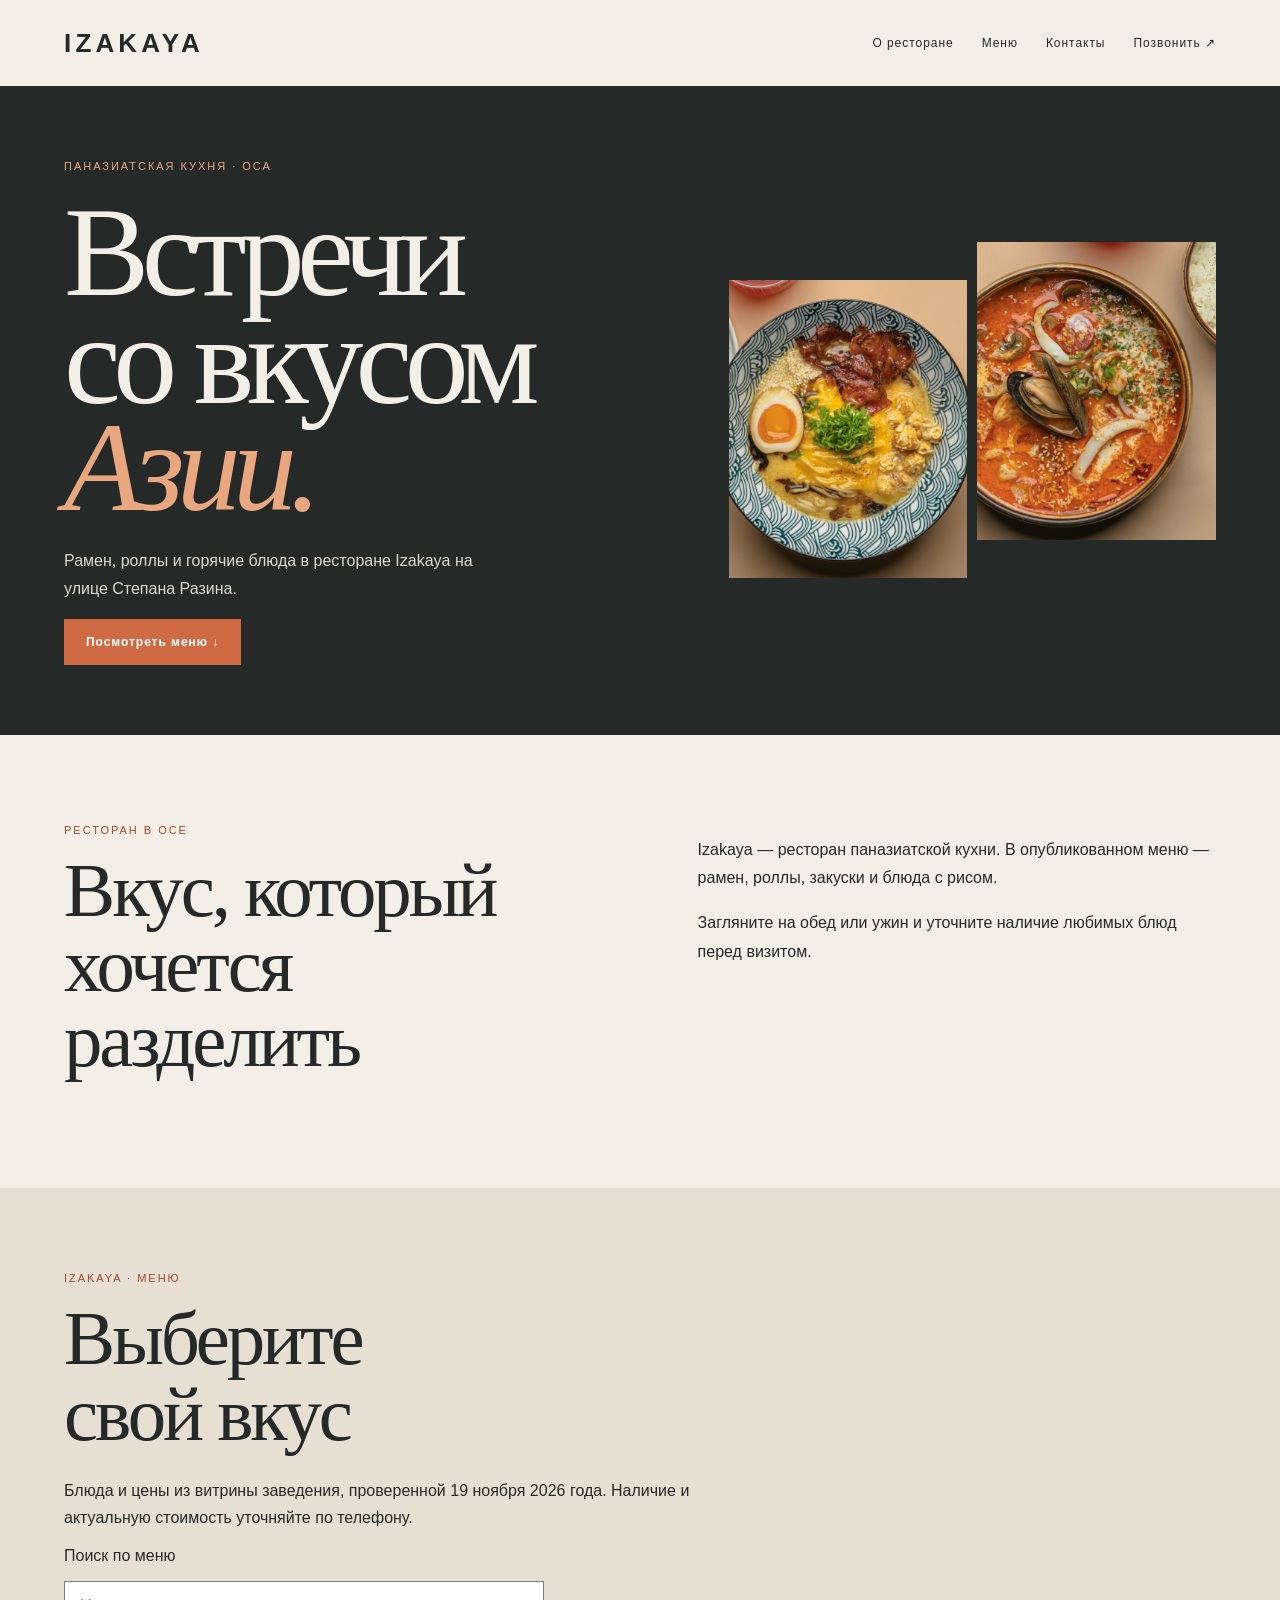
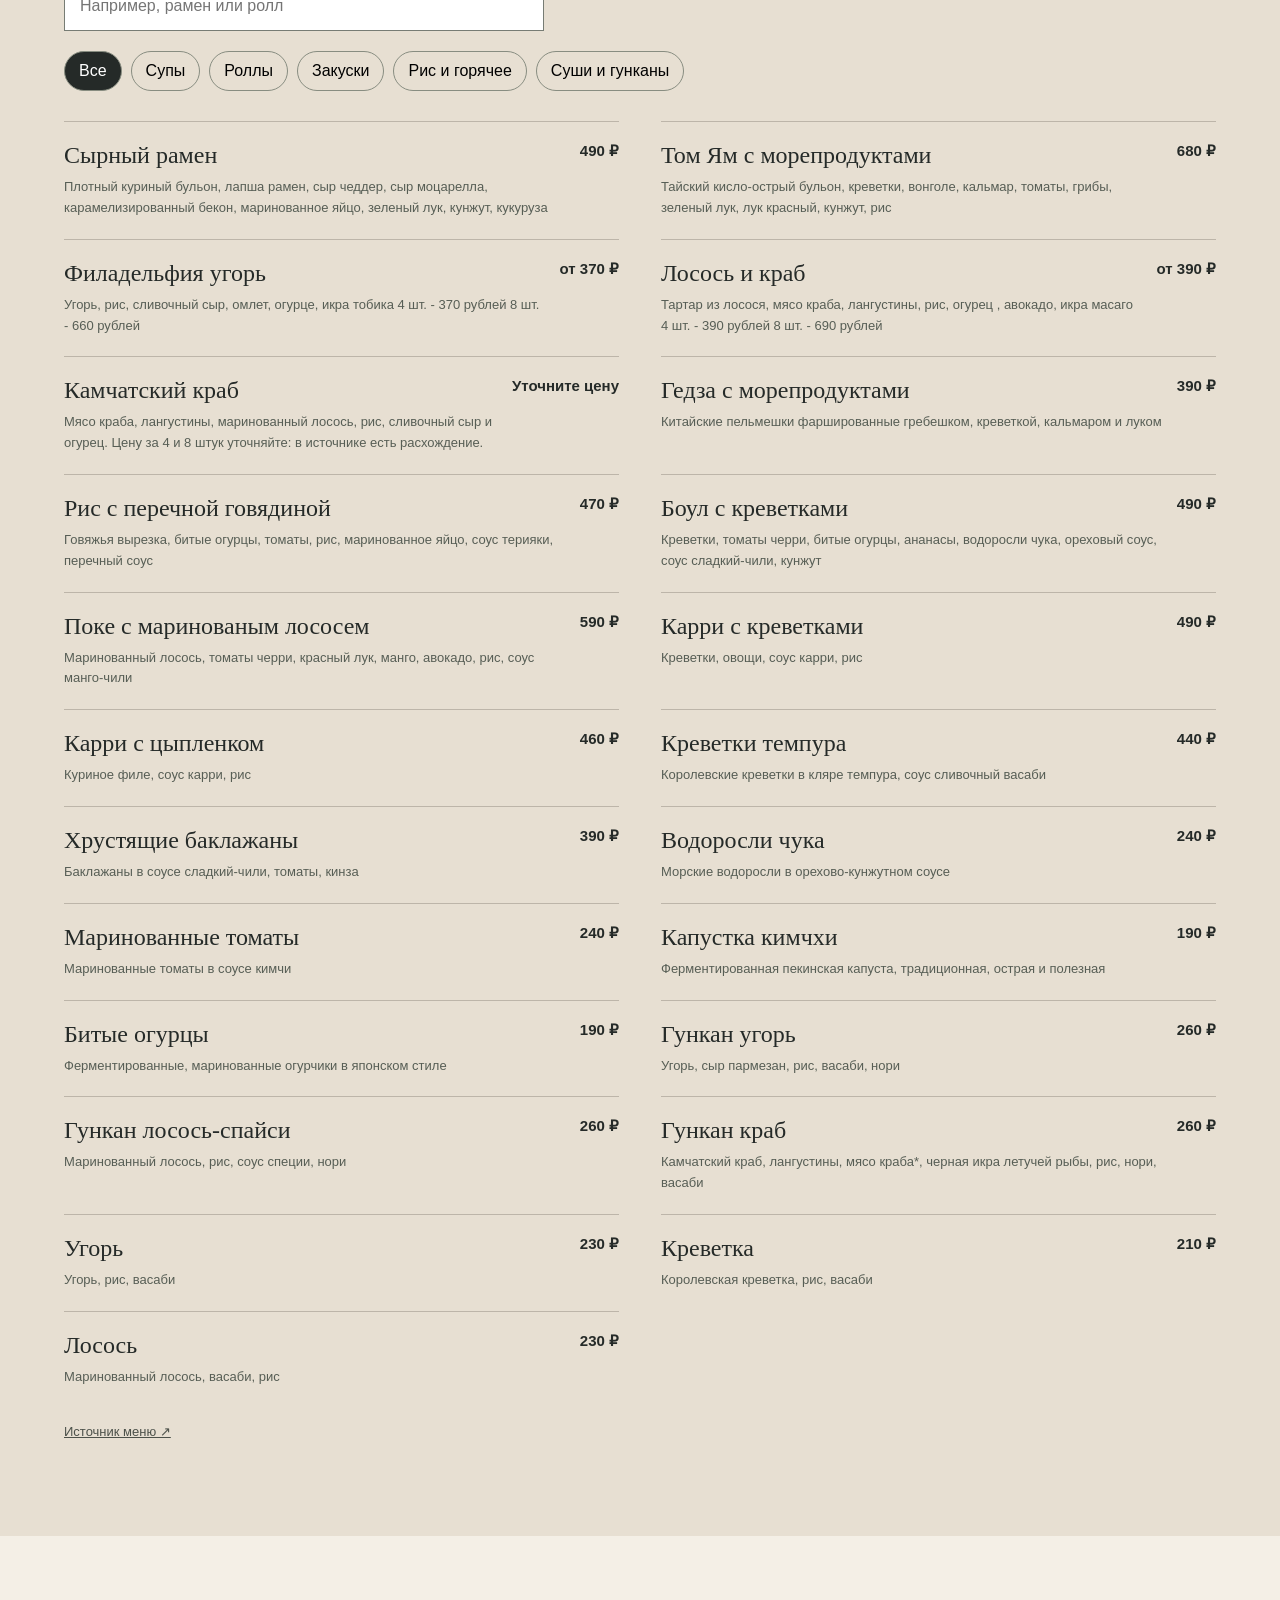
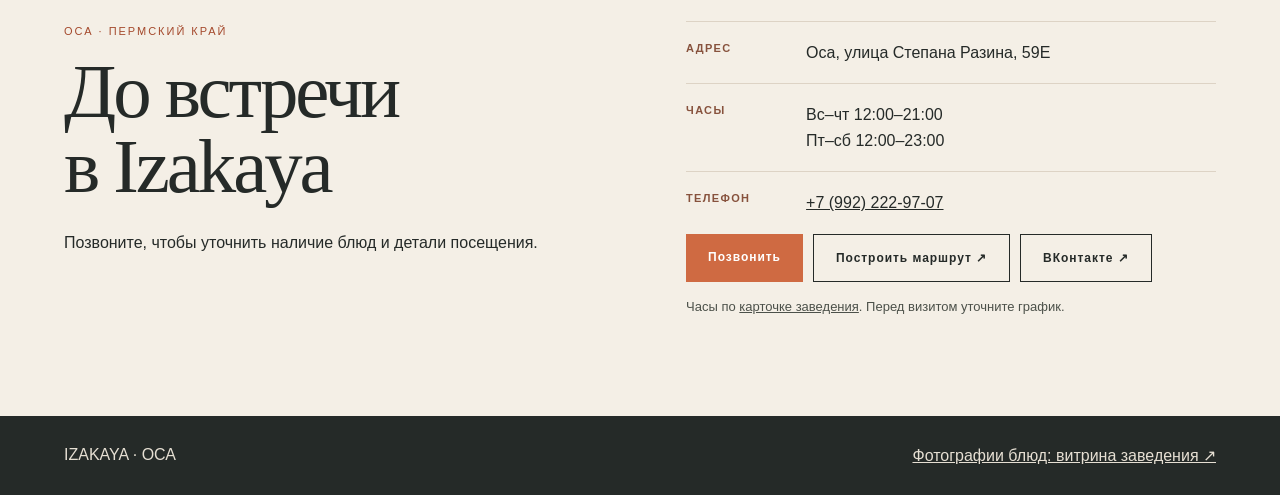
==== index.html @ 7f938d36 "Add Izakaya restaurant website" ====
<!doctype html><html lang="ru"><head><meta charset="utf-8"><meta name="viewport" content="width=device-width,initial-scale=1"><meta name="theme-color" content="#252a28"><title>Izakaya — паназиатский ресторан в Осе</title><meta name="description" content="Izakaya в Осе: паназиатская кухня, меню, часы работы, адрес и телефон."><link rel="canonical" href="https://grappa159.github.io/perm-izakaya/"><meta property="og:type" content="website"><meta property="og:title" content="Izakaya — Оса"><meta property="og:description" content="Паназиатская кухня, меню и контакты ресторана Izakaya в Осе."><meta property="og:url" content="https://grappa159.github.io/perm-izakaya/"><script type="application/ld+json">{"@context":"https://schema.org","@type":"Restaurant","name":"Izakaya","url":"https://grappa159.github.io/perm-izakaya/","telephone":"+79922229707","address":{"@type":"PostalAddress","streetAddress":"улица Степана Разина, 59Е","addressLocality":"Оса","addressRegion":"Пермский край","addressCountry":"RU"}}</script><style>
:root{--ink:#252a28;--cream:#f4efe6;--orange:#cf6a42;--pale:#d9c9b2;--line:#ddd3c5}*{box-sizing:border-box}html{scroll-behavior:smooth}body{margin:0;background:var(--cream);color:var(--ink);font-family:Arial,sans-serif}a{color:inherit}button,input{font:inherit}.wrap{width:min(1300px,90%);margin:auto}.top{height:86px;display:flex;align-items:center;justify-content:space-between;gap:20px}.brand{font-size:26px;letter-spacing:.16em;font-weight:700;text-decoration:none}.nav{display:flex;gap:28px;align-items:center}.nav a{font-size:12px;text-decoration:none;letter-spacing:.08em}.nav a:hover{color:var(--orange)}.menu-btn{display:none;background:none;border:1px solid #8c8880;padding:10px;color:inherit}.hero{background:var(--ink);color:var(--cream);padding:70px 0;overflow:hidden}.hero-grid{display:grid;grid-template-columns:1.1fr .9fr;gap:6%;align-items:center}.kicker{font-size:11px;letter-spacing:.18em;text-transform:uppercase;color:#e9a77f}.hero h1{font:400 clamp(72px,10vw,145px)/.84 Georgia,serif;letter-spacing:-.06em;margin:25px 0}.hero h1 em{color:#e9a77f;font-weight:400}.hero p{line-height:1.75;color:#ded8ce;max-width:430px}.button{display:inline-block;padding:16px 22px;text-decoration:none;background:var(--orange);color:#fff;font-size:12px;font-weight:700;letter-spacing:.08em;transition:transform .2s}.button:hover{transform:translateY(-3px)}.hero-img{display:grid;grid-template-columns:1fr 1fr;gap:10px;align-items:end}.hero-img img{width:100%;height:auto;aspect-ratio:4/5;object-fit:cover}.hero-img img:nth-child(2){margin-bottom:38px}.intro{padding:85px 0;display:grid;grid-template-columns:1fr 1fr;gap:10%}.intro h2,.catalog h2,.visit h2{font:400 clamp(44px,6vw,80px)/.98 Georgia,serif;letter-spacing:-.04em;margin:15px 0 25px}.intro p,.visit p{line-height:1.8;max-width:560px}.catalog{padding:80px 0;background:#e7dfd2}.catalog-lede{max-width:690px;line-height:1.7}.search{padding:15px;border:1px solid #777c74;width:min(100%,480px);background:#fff;color:#252a28;font-size:16px}.filters{display:flex;gap:9px;flex-wrap:wrap;margin:20px 0 30px}.filters button{background:none;border:1px solid #888d81;padding:10px 14px;border-radius:99px;cursor:pointer}.filters button[aria-pressed="true"],.filters button:hover{background:var(--ink);color:#fff}.items{display:grid;grid-template-columns:repeat(2,minmax(0,1fr));gap:0 42px}.item{padding:20px 0;border-top:1px solid #bdb5a9;display:flex;justify-content:space-between;gap:15px}.item h3{font:400 24px Georgia,serif;margin:0}.item p{font-size:13px;line-height:1.6;color:#575e55;margin:8px 0 0}.item strong{white-space:nowrap;font-size:15px}.catalog [hidden]{display:none!important}.menu-note{font-size:13px;line-height:1.7;color:#4c514a}.visit{padding:85px 0}.visit-grid{display:grid;grid-template-columns:1fr 1fr;gap:8%}.fact{border-top:1px solid var(--line);padding:18px 0;display:grid;grid-template-columns:110px 1fr;gap:10px;line-height:1.6}.fact strong{font-size:11px;text-transform:uppercase;letter-spacing:.12em;color:#87523d}.links{display:flex;gap:10px;flex-wrap:wrap}.outline{background:transparent;color:var(--ink);border:1px solid var(--ink)}footer{background:var(--ink);color:#e6dfd3;padding:30px 0}footer .wrap{display:flex;justify-content:space-between;gap:20px;flex-wrap:wrap}footer a{color:inherit}a:focus-visible,button:focus-visible,input:focus-visible{outline:3px solid #c75c35;outline-offset:3px}@media(max-width:760px){.menu-btn{display:block}.nav{display:none;position:absolute;top:76px;left:0;right:0;background:var(--cream);padding:22px 5%;flex-direction:column;align-items:flex-start;z-index:5}.nav.open{display:flex}.hero-grid,.intro,.visit-grid{grid-template-columns:1fr}.hero-grid{gap:35px}.hero{padding:50px 0}.hero-img img:nth-child(2){margin-bottom:20px}.intro{gap:12px}.items{grid-template-columns:1fr}.fact{grid-template-columns:90px 1fr}}@media(prefers-reduced-motion:reduce){html{scroll-behavior:auto}*,*:before,*:after{animation-duration:.01ms!important;animation-iteration-count:1!important;transition-duration:.01ms!important;scroll-behavior:auto!important}}
</style></head><body><header class="top wrap"><a class="brand" href="#home" aria-label="Izakaya на главную">IZAKAYA</a><button class="menu-btn" aria-expanded="false" aria-controls="main-nav">Меню</button><nav id="main-nav" class="nav" aria-label="Навигация"><a href="#about">О ресторане</a><a href="#menu">Меню</a><a href="#visit">Контакты</a><a href="tel:+79922229707">Позвонить ↗</a></nav></header><main id="home"><section class="hero"><div class="wrap hero-grid"><div><span class="kicker">Паназиатская кухня · Оса</span><h1>Встречи<br>со вкусом<br><em>Азии.</em></h1><p>Рамен, роллы и горячие блюда в ресторане Izakaya на улице Степана Разина.</p><a class="button" href="#menu">Посмотреть меню ↓</a></div><div class="hero-img"><img src="dish-1.jpg" width="333" height="400" alt="Сырный рамен Izakaya"><img src="dish-2.jpg" width="333" height="400" alt="Том ям с морепродуктами Izakaya"></div></div></section><section id="about" class="wrap intro"><div><span class="kicker" style="color:#a4492c">Ресторан в Осе</span><h2>Вкус, который хочется разделить</h2></div><div><p>Izakaya — ресторан паназиатской кухни. В опубликованном меню — рамен, роллы, закуски и блюда с рисом.</p><p>Загляните на обед или ужин и уточните наличие любимых блюд перед визитом.</p></div></section><section class="catalog" id="menu"><div class="wrap"><span class="kicker" style="color:#a4492c">Izakaya · меню</span><h2>Выберите<br>свой вкус</h2><p class="catalog-lede">Блюда и цены из витрины заведения, проверенной 19 ноября 2026 года. Наличие и актуальную стоимость уточняйте по телефону.</p><label for="menu-search">Поиск по меню</label><p><input id="menu-search" class="search" type="search" placeholder="Например, рамен или ролл" autocomplete="off"></p><div id="filters" class="filters" role="group" aria-label="Категории меню"></div><div id="items" class="items" aria-live="polite"></div><p id="menu-state" class="menu-note" role="status">Загружаем меню…</p><noscript><p>Для просмотра меню включите JavaScript или откройте <a href="https://vk.ru/market-211583305">витрину ресторана</a>.</p></noscript><p class="menu-note"><a href="https://vk.ru/market-211583305">Источник меню ↗</a></p></div></section><section class="wrap visit" id="visit"><div class="visit-grid"><div><span class="kicker" style="color:#a4492c">Оса · Пермский край</span><h2>До встречи<br>в Izakaya</h2><p>Позвоните, чтобы уточнить наличие блюд и детали посещения.</p></div><div><div class="fact"><strong>Адрес</strong><span>Оса, улица Степана Разина, 59Е</span></div><div class="fact"><strong>Часы</strong><span>Вс–чт 12:00–21:00<br>Пт–сб 12:00–23:00</span></div><div class="fact"><strong>Телефон</strong><a href="tel:+79922229707">+7 (992) 222-97-07</a></div><div class="links"><a class="button" href="tel:+79922229707">Позвонить</a><a class="button outline" href="https://yandex.ru/maps/?text=Оса%2C%20улица%20Степана%20Разина%2C%2059Е">Построить маршрут ↗</a><a class="button outline" href="https://vk.ru/club211583305">ВКонтакте ↗</a></div><p class="menu-note">Часы по <a href="https://vk.ru/club211583305">карточке заведения</a>. Перед визитом уточните график.</p></div></div></section></main><footer><div class="wrap"><span>IZAKAYA · ОСА</span><a href="https://vk.ru/market-211583305">Фотографии блюд: витрина заведения ↗</a></div></footer><script>
(()=>{const b=document.querySelector('.menu-btn'),n=document.getElementById('main-nav');b.addEventListener('click',()=>{const open=b.getAttribute('aria-expanded')!=='true';b.setAttribute('aria-expanded',String(open));n.classList.toggle('open',open)});n.querySelectorAll('a').forEach(a=>a.addEventListener('click',()=>{b.setAttribute('aria-expanded','false');n.classList.remove('open')}));})();
(async()=>{const state=document.getElementById('menu-state'),list=document.getElementById('items'),filters=document.getElementById('filters'),search=document.getElementById('menu-search');let selected='Все',items=[];function paint(){const q=search.value.trim().toLocaleLowerCase('ru');list.replaceChildren();let count=0;items.forEach(x=>{if(selected!=='Все'&&x.section!==selected)return;if(q&&!(x.name+' '+x.description).toLocaleLowerCase('ru').includes(q))return;count++;const card=document.createElement('article'),copy=document.createElement('div'),title=document.createElement('h3'),desc=document.createElement('p'),price=document.createElement('strong');card.className='item';title.textContent=x.name;desc.textContent=x.description||'';price.textContent=x.priceLabel;copy.append(title);if(x.description)copy.append(desc);card.append(copy,price);list.append(card)});state.textContent=count?'':'Ничего не найдено. Попробуйте другой запрос.'}try{const response=await fetch('menu.json');if(!response.ok)throw Error('menu unavailable');const data=await response.json();if(!Array.isArray(data.items)||!Array.isArray(data.categories))throw Error('bad menu');items=data.items;['Все',...data.categories].forEach(cat=>{const button=document.createElement('button');button.type='button';button.textContent=cat;button.setAttribute('aria-pressed',String(cat===selected));button.addEventListener('click',()=>{selected=cat;filters.querySelectorAll('button').forEach(el=>el.setAttribute('aria-pressed',String(el===button)));paint()});filters.append(button)});search.addEventListener('input',paint);paint()}catch(e){state.textContent='Меню временно недоступно. Откройте витрину ресторана по ссылке ниже.'}})();
</script></body></html>
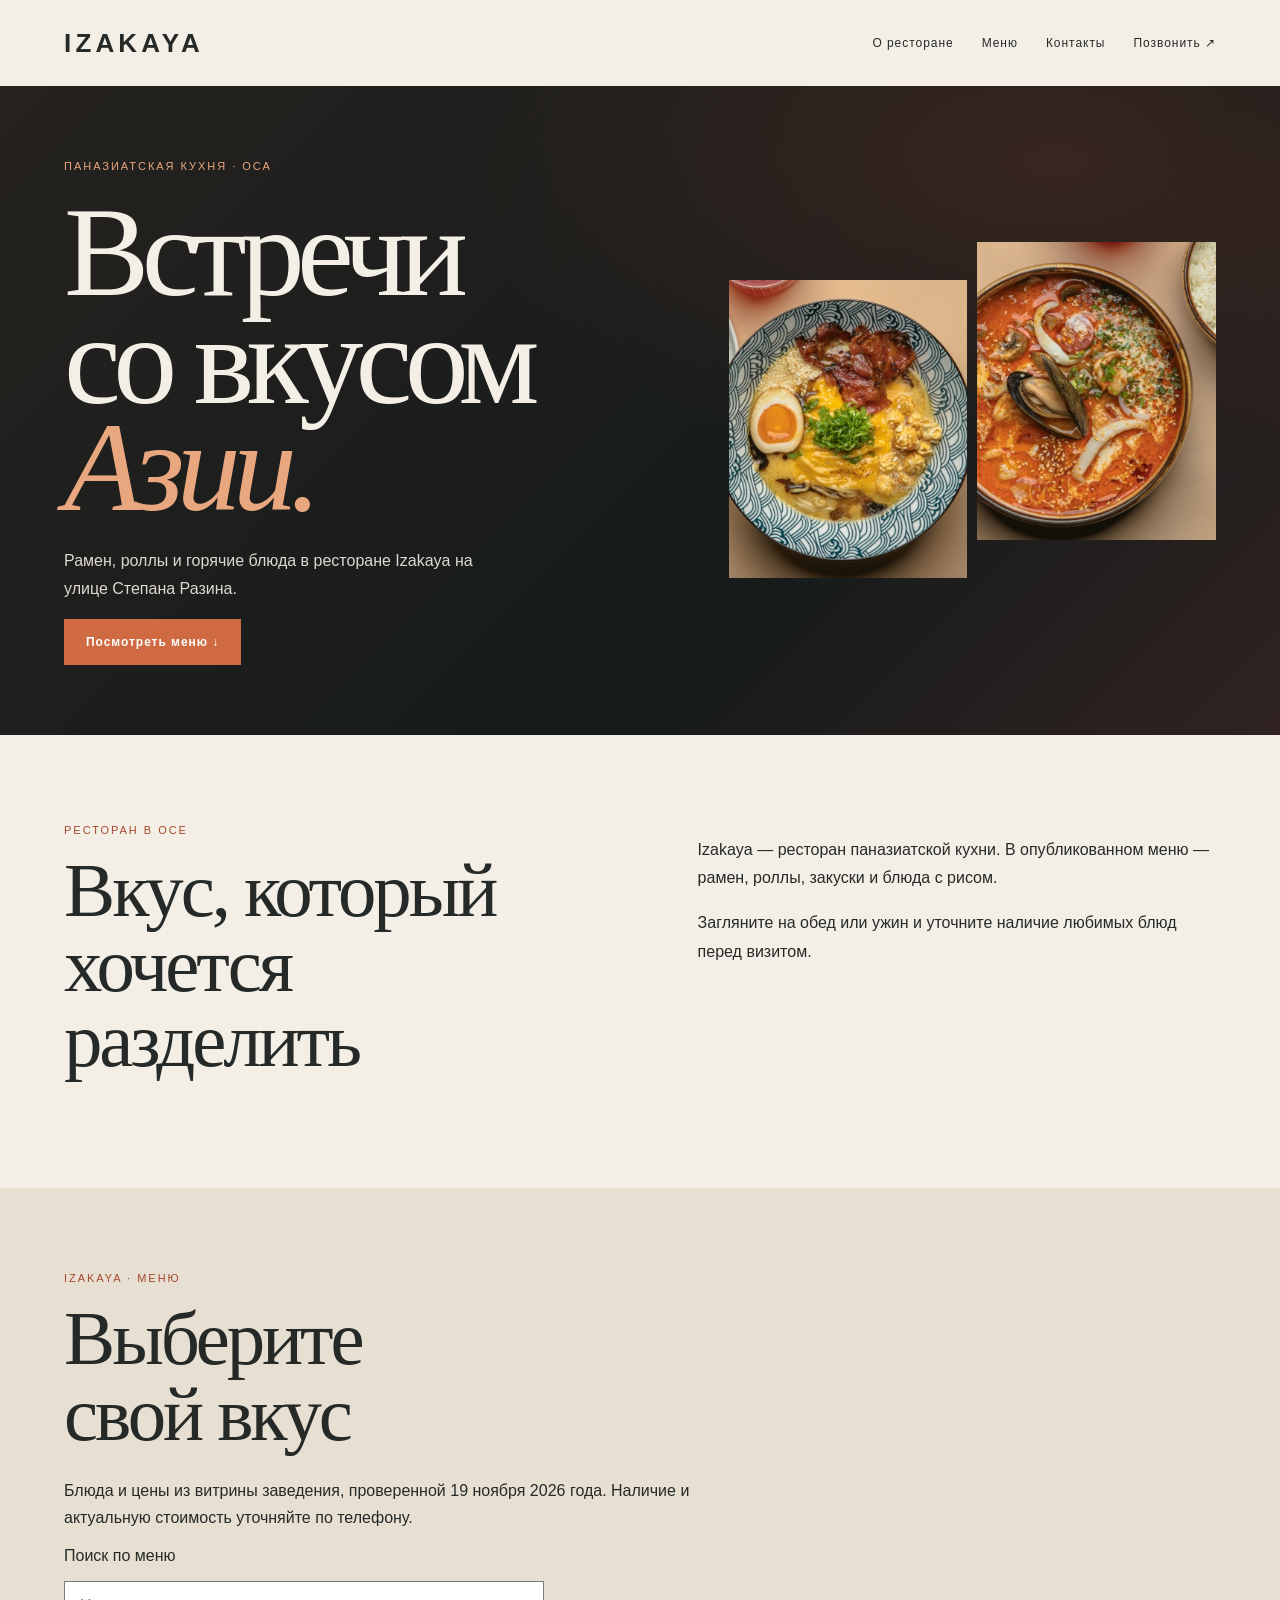
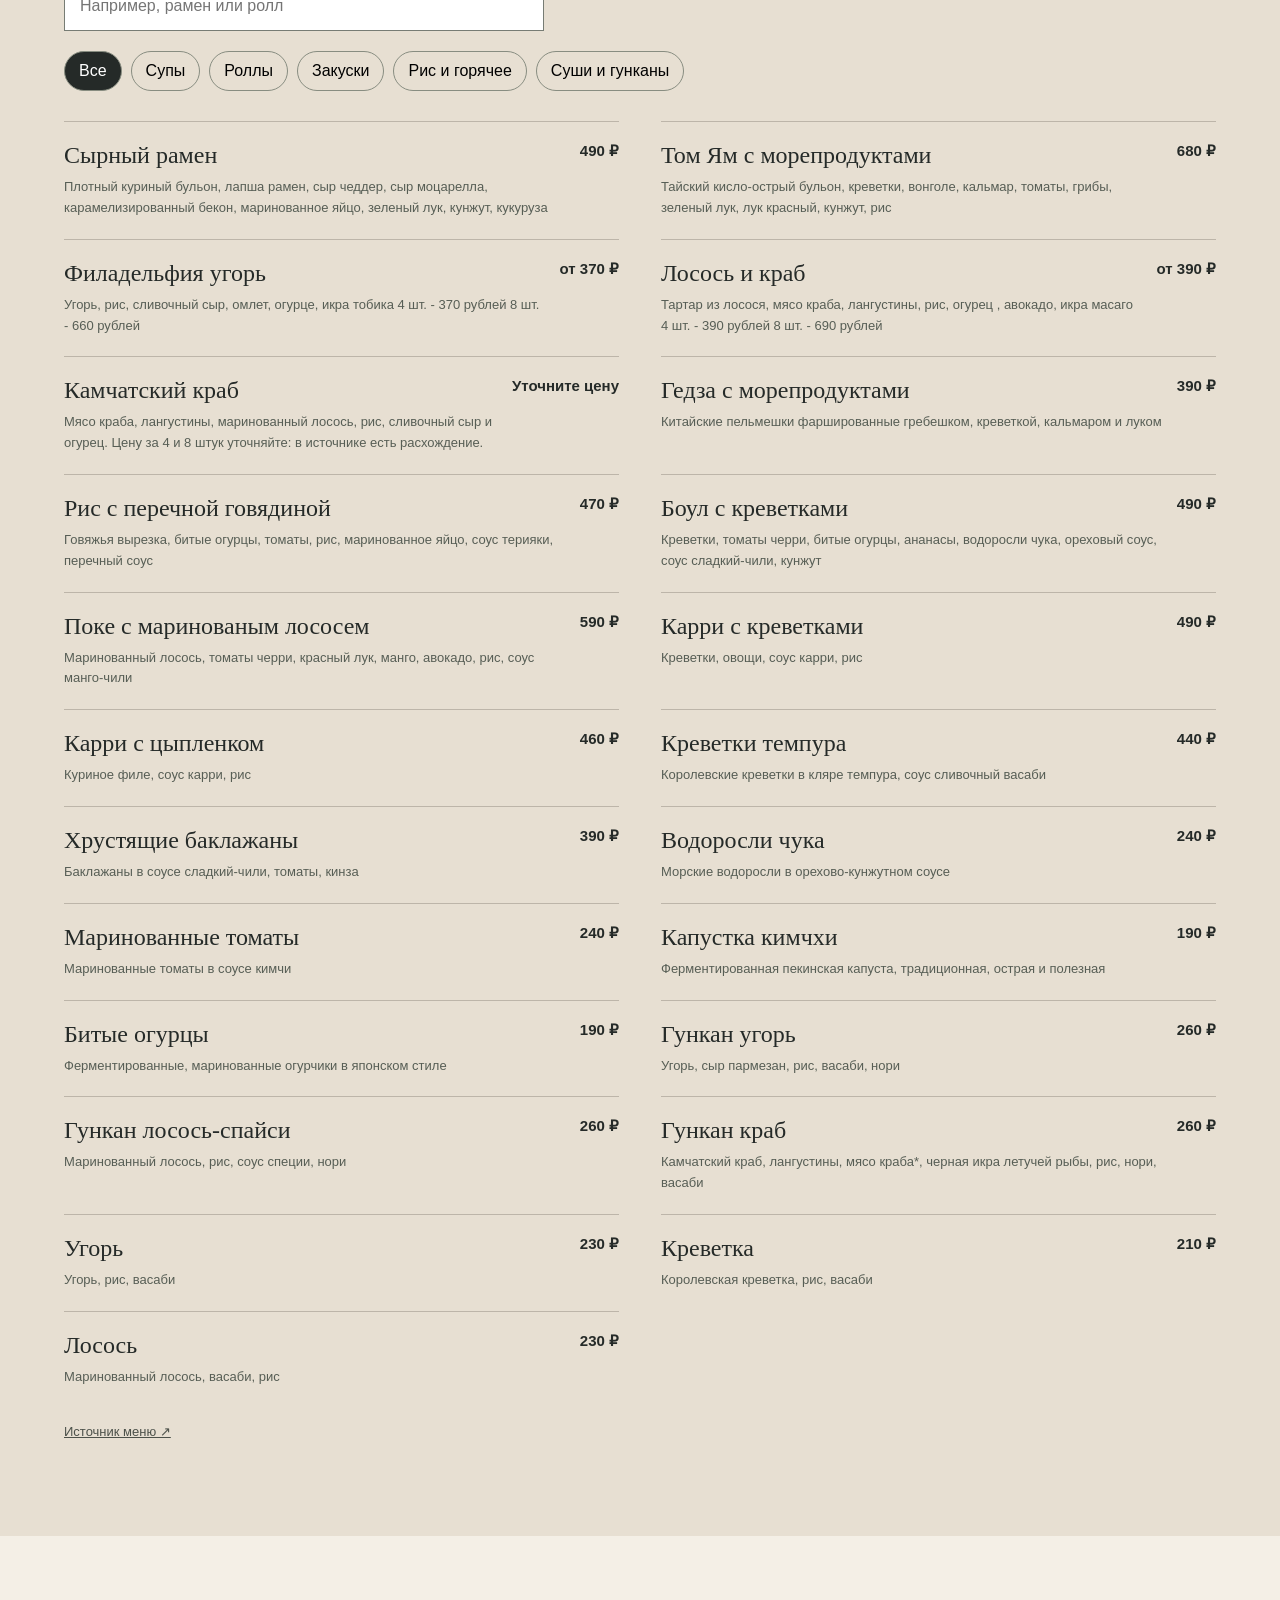
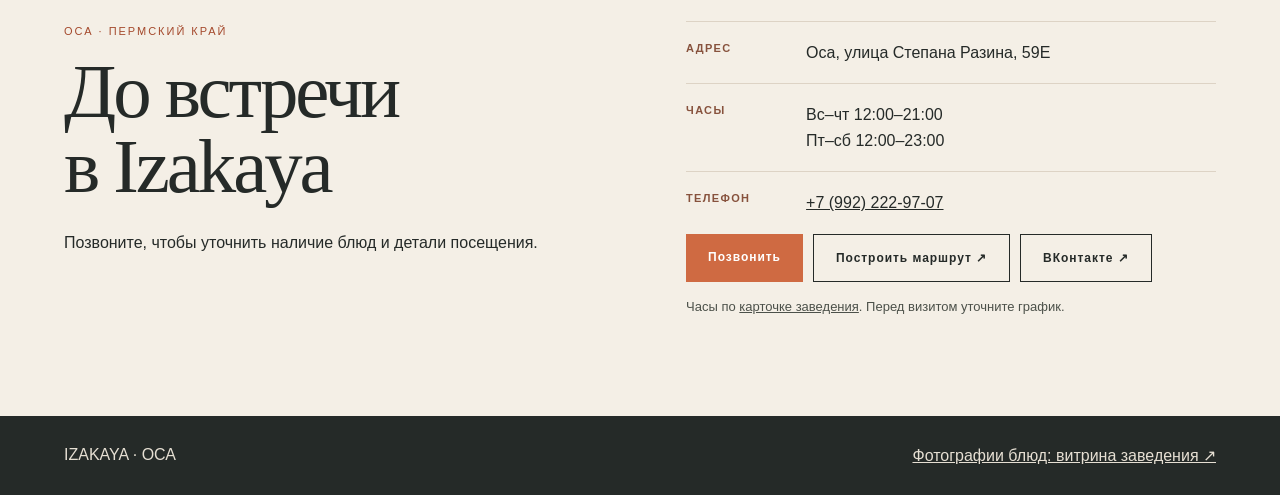
==== commit f395d989: "Refine Izakaya design and add menu editor" ====
--- a/index.html
+++ b/index.html
@@ -1,6 +1,6 @@
 <!doctype html><html lang="ru"><head><meta charset="utf-8"><meta name="viewport" content="width=device-width,initial-scale=1"><meta name="theme-color" content="#252a28"><title>Izakaya — паназиатский ресторан в Осе</title><meta name="description" content="Izakaya в Осе: паназиатская кухня, меню, часы работы, адрес и телефон."><link rel="canonical" href="https://grappa159.github.io/perm-izakaya/"><meta property="og:type" content="website"><meta property="og:title" content="Izakaya — Оса"><meta property="og:description" content="Паназиатская кухня, меню и контакты ресторана Izakaya в Осе."><meta property="og:url" content="https://grappa159.github.io/perm-izakaya/"><script type="application/ld+json">{"@context":"https://schema.org","@type":"Restaurant","name":"Izakaya","url":"https://grappa159.github.io/perm-izakaya/","telephone":"+79922229707","address":{"@type":"PostalAddress","streetAddress":"улица Степана Разина, 59Е","addressLocality":"Оса","addressRegion":"Пермский край","addressCountry":"RU"}}</script><style>
 :root{--ink:#252a28;--cream:#f4efe6;--orange:#cf6a42;--pale:#d9c9b2;--line:#ddd3c5}*{box-sizing:border-box}html{scroll-behavior:smooth}body{margin:0;background:var(--cream);color:var(--ink);font-family:Arial,sans-serif}a{color:inherit}button,input{font:inherit}.wrap{width:min(1300px,90%);margin:auto}.top{height:86px;display:flex;align-items:center;justify-content:space-between;gap:20px}.brand{font-size:26px;letter-spacing:.16em;font-weight:700;text-decoration:none}.nav{display:flex;gap:28px;align-items:center}.nav a{font-size:12px;text-decoration:none;letter-spacing:.08em}.nav a:hover{color:var(--orange)}.menu-btn{display:none;background:none;border:1px solid #8c8880;padding:10px;color:inherit}.hero{background:var(--ink);color:var(--cream);padding:70px 0;overflow:hidden}.hero-grid{display:grid;grid-template-columns:1.1fr .9fr;gap:6%;align-items:center}.kicker{font-size:11px;letter-spacing:.18em;text-transform:uppercase;color:#e9a77f}.hero h1{font:400 clamp(72px,10vw,145px)/.84 Georgia,serif;letter-spacing:-.06em;margin:25px 0}.hero h1 em{color:#e9a77f;font-weight:400}.hero p{line-height:1.75;color:#ded8ce;max-width:430px}.button{display:inline-block;padding:16px 22px;text-decoration:none;background:var(--orange);color:#fff;font-size:12px;font-weight:700;letter-spacing:.08em;transition:transform .2s}.button:hover{transform:translateY(-3px)}.hero-img{display:grid;grid-template-columns:1fr 1fr;gap:10px;align-items:end}.hero-img img{width:100%;height:auto;aspect-ratio:4/5;object-fit:cover}.hero-img img:nth-child(2){margin-bottom:38px}.intro{padding:85px 0;display:grid;grid-template-columns:1fr 1fr;gap:10%}.intro h2,.catalog h2,.visit h2{font:400 clamp(44px,6vw,80px)/.98 Georgia,serif;letter-spacing:-.04em;margin:15px 0 25px}.intro p,.visit p{line-height:1.8;max-width:560px}.catalog{padding:80px 0;background:#e7dfd2}.catalog-lede{max-width:690px;line-height:1.7}.search{padding:15px;border:1px solid #777c74;width:min(100%,480px);background:#fff;color:#252a28;font-size:16px}.filters{display:flex;gap:9px;flex-wrap:wrap;margin:20px 0 30px}.filters button{background:none;border:1px solid #888d81;padding:10px 14px;border-radius:99px;cursor:pointer}.filters button[aria-pressed="true"],.filters button:hover{background:var(--ink);color:#fff}.items{display:grid;grid-template-columns:repeat(2,minmax(0,1fr));gap:0 42px}.item{padding:20px 0;border-top:1px solid #bdb5a9;display:flex;justify-content:space-between;gap:15px}.item h3{font:400 24px Georgia,serif;margin:0}.item p{font-size:13px;line-height:1.6;color:#575e55;margin:8px 0 0}.item strong{white-space:nowrap;font-size:15px}.catalog [hidden]{display:none!important}.menu-note{font-size:13px;line-height:1.7;color:#4c514a}.visit{padding:85px 0}.visit-grid{display:grid;grid-template-columns:1fr 1fr;gap:8%}.fact{border-top:1px solid var(--line);padding:18px 0;display:grid;grid-template-columns:110px 1fr;gap:10px;line-height:1.6}.fact strong{font-size:11px;text-transform:uppercase;letter-spacing:.12em;color:#87523d}.links{display:flex;gap:10px;flex-wrap:wrap}.outline{background:transparent;color:var(--ink);border:1px solid var(--ink)}footer{background:var(--ink);color:#e6dfd3;padding:30px 0}footer .wrap{display:flex;justify-content:space-between;gap:20px;flex-wrap:wrap}footer a{color:inherit}a:focus-visible,button:focus-visible,input:focus-visible{outline:3px solid #c75c35;outline-offset:3px}@media(max-width:760px){.menu-btn{display:block}.nav{display:none;position:absolute;top:76px;left:0;right:0;background:var(--cream);padding:22px 5%;flex-direction:column;align-items:flex-start;z-index:5}.nav.open{display:flex}.hero-grid,.intro,.visit-grid{grid-template-columns:1fr}.hero-grid{gap:35px}.hero{padding:50px 0}.hero-img img:nth-child(2){margin-bottom:20px}.intro{gap:12px}.items{grid-template-columns:1fr}.fact{grid-template-columns:90px 1fr}}@media(prefers-reduced-motion:reduce){html{scroll-behavior:auto}*,*:before,*:after{animation-duration:.01ms!important;animation-iteration-count:1!important;transition-duration:.01ms!important;scroll-behavior:auto!important}}
-</style></head><body><header class="top wrap"><a class="brand" href="#home" aria-label="Izakaya на главную">IZAKAYA</a><button class="menu-btn" aria-expanded="false" aria-controls="main-nav">Меню</button><nav id="main-nav" class="nav" aria-label="Навигация"><a href="#about">О ресторане</a><a href="#menu">Меню</a><a href="#visit">Контакты</a><a href="tel:+79922229707">Позвонить ↗</a></nav></header><main id="home"><section class="hero"><div class="wrap hero-grid"><div><span class="kicker">Паназиатская кухня · Оса</span><h1>Встречи<br>со вкусом<br><em>Азии.</em></h1><p>Рамен, роллы и горячие блюда в ресторане Izakaya на улице Степана Разина.</p><a class="button" href="#menu">Посмотреть меню ↓</a></div><div class="hero-img"><img src="dish-1.jpg" width="333" height="400" alt="Сырный рамен Izakaya"><img src="dish-2.jpg" width="333" height="400" alt="Том ям с морепродуктами Izakaya"></div></div></section><section id="about" class="wrap intro"><div><span class="kicker" style="color:#a4492c">Ресторан в Осе</span><h2>Вкус, который хочется разделить</h2></div><div><p>Izakaya — ресторан паназиатской кухни. В опубликованном меню — рамен, роллы, закуски и блюда с рисом.</p><p>Загляните на обед или ужин и уточните наличие любимых блюд перед визитом.</p></div></section><section class="catalog" id="menu"><div class="wrap"><span class="kicker" style="color:#a4492c">Izakaya · меню</span><h2>Выберите<br>свой вкус</h2><p class="catalog-lede">Блюда и цены из витрины заведения, проверенной 19 ноября 2026 года. Наличие и актуальную стоимость уточняйте по телефону.</p><label for="menu-search">Поиск по меню</label><p><input id="menu-search" class="search" type="search" placeholder="Например, рамен или ролл" autocomplete="off"></p><div id="filters" class="filters" role="group" aria-label="Категории меню"></div><div id="items" class="items" aria-live="polite"></div><p id="menu-state" class="menu-note" role="status">Загружаем меню…</p><noscript><p>Для просмотра меню включите JavaScript или откройте <a href="https://vk.ru/market-211583305">витрину ресторана</a>.</p></noscript><p class="menu-note"><a href="https://vk.ru/market-211583305">Источник меню ↗</a></p></div></section><section class="wrap visit" id="visit"><div class="visit-grid"><div><span class="kicker" style="color:#a4492c">Оса · Пермский край</span><h2>До встречи<br>в Izakaya</h2><p>Позвоните, чтобы уточнить наличие блюд и детали посещения.</p></div><div><div class="fact"><strong>Адрес</strong><span>Оса, улица Степана Разина, 59Е</span></div><div class="fact"><strong>Часы</strong><span>Вс–чт 12:00–21:00<br>Пт–сб 12:00–23:00</span></div><div class="fact"><strong>Телефон</strong><a href="tel:+79922229707">+7 (992) 222-97-07</a></div><div class="links"><a class="button" href="tel:+79922229707">Позвонить</a><a class="button outline" href="https://yandex.ru/maps/?text=Оса%2C%20улица%20Степана%20Разина%2C%2059Е">Построить маршрут ↗</a><a class="button outline" href="https://vk.ru/club211583305">ВКонтакте ↗</a></div><p class="menu-note">Часы по <a href="https://vk.ru/club211583305">карточке заведения</a>. Перед визитом уточните график.</p></div></div></section></main><footer><div class="wrap"><span>IZAKAYA · ОСА</span><a href="https://vk.ru/market-211583305">Фотографии блюд: витрина заведения ↗</a></div></footer><script>
+</style><!-- venue visual refinement --><style>.hero{background:radial-gradient(ellipse at 83% 12%,rgba(154,67,43,.25),transparent 40%),linear-gradient(135deg,#25221f,#161b1b 65%,#302321)}.hero-img img{transition:transform .45s ease,filter .45s ease}.hero-img img:hover{transform:translateY(-5px);filter:saturate(1.08)}@media(prefers-reduced-motion:reduce){.daily-item,.row,.hero-img,.hero-img img{transition:none!important;transform:none!important}}</style></head><body><header class="top wrap"><a class="brand" href="#home" aria-label="Izakaya на главную">IZAKAYA</a><button class="menu-btn" aria-expanded="false" aria-controls="main-nav">Меню</button><nav id="main-nav" class="nav" aria-label="Навигация"><a href="#about">О ресторане</a><a href="#menu">Меню</a><a href="#visit">Контакты</a><a href="tel:+79922229707">Позвонить ↗</a></nav></header><main id="home"><section class="hero"><div class="wrap hero-grid"><div><span class="kicker">Паназиатская кухня · Оса</span><h1>Встречи<br>со вкусом<br><em>Азии.</em></h1><p>Рамен, роллы и горячие блюда в ресторане Izakaya на улице Степана Разина.</p><a class="button" href="#menu">Посмотреть меню ↓</a></div><div class="hero-img"><img src="dish-1.jpg" width="333" height="400" alt="Сырный рамен Izakaya"><img src="dish-2.jpg" width="333" height="400" alt="Том ям с морепродуктами Izakaya"></div></div></section><section id="about" class="wrap intro"><div><span class="kicker" style="color:#a4492c">Ресторан в Осе</span><h2>Вкус, который хочется разделить</h2></div><div><p>Izakaya — ресторан паназиатской кухни. В опубликованном меню — рамен, роллы, закуски и блюда с рисом.</p><p>Загляните на обед или ужин и уточните наличие любимых блюд перед визитом.</p></div></section><section class="catalog" id="menu"><div class="wrap"><span class="kicker" style="color:#a4492c">Izakaya · меню</span><h2>Выберите<br>свой вкус</h2><p class="catalog-lede">Блюда и цены из витрины заведения, проверенной 19 ноября 2026 года. Наличие и актуальную стоимость уточняйте по телефону.</p><label for="menu-search">Поиск по меню</label><p><input id="menu-search" class="search" type="search" placeholder="Например, рамен или ролл" autocomplete="off"></p><div id="filters" class="filters" role="group" aria-label="Категории меню"></div><div id="items" class="items" aria-live="polite"></div><p id="menu-state" class="menu-note" role="status">Загружаем меню…</p><noscript><p>Для просмотра меню включите JavaScript или откройте <a href="https://vk.ru/market-211583305">витрину ресторана</a>.</p></noscript><p class="menu-note"><a href="https://vk.ru/market-211583305">Источник меню ↗</a></p></div></section><section class="wrap visit" id="visit"><div class="visit-grid"><div><span class="kicker" style="color:#a4492c">Оса · Пермский край</span><h2>До встречи<br>в Izakaya</h2><p>Позвоните, чтобы уточнить наличие блюд и детали посещения.</p></div><div><div class="fact"><strong>Адрес</strong><span>Оса, улица Степана Разина, 59Е</span></div><div class="fact"><strong>Часы</strong><span>Вс–чт 12:00–21:00<br>Пт–сб 12:00–23:00</span></div><div class="fact"><strong>Телефон</strong><a href="tel:+79922229707">+7 (992) 222-97-07</a></div><div class="links"><a class="button" href="tel:+79922229707">Позвонить</a><a class="button outline" href="https://yandex.ru/maps/?text=Оса%2C%20улица%20Степана%20Разина%2C%2059Е">Построить маршрут ↗</a><a class="button outline" href="https://vk.ru/club211583305">ВКонтакте ↗</a></div><p class="menu-note">Часы по <a href="https://vk.ru/club211583305">карточке заведения</a>. Перед визитом уточните график.</p></div></div></section></main><footer><div class="wrap"><span>IZAKAYA · ОСА</span><a href="https://vk.ru/market-211583305">Фотографии блюд: витрина заведения ↗</a></div></footer><script>
 (()=>{const b=document.querySelector('.menu-btn'),n=document.getElementById('main-nav');b.addEventListener('click',()=>{const open=b.getAttribute('aria-expanded')!=='true';b.setAttribute('aria-expanded',String(open));n.classList.toggle('open',open)});n.querySelectorAll('a').forEach(a=>a.addEventListener('click',()=>{b.setAttribute('aria-expanded','false');n.classList.remove('open')}));})();
 (async()=>{const state=document.getElementById('menu-state'),list=document.getElementById('items'),filters=document.getElementById('filters'),search=document.getElementById('menu-search');let selected='Все',items=[];function paint(){const q=search.value.trim().toLocaleLowerCase('ru');list.replaceChildren();let count=0;items.forEach(x=>{if(selected!=='Все'&&x.section!==selected)return;if(q&&!(x.name+' '+x.description).toLocaleLowerCase('ru').includes(q))return;count++;const card=document.createElement('article'),copy=document.createElement('div'),title=document.createElement('h3'),desc=document.createElement('p'),price=document.createElement('strong');card.className='item';title.textContent=x.name;desc.textContent=x.description||'';price.textContent=x.priceLabel;copy.append(title);if(x.description)copy.append(desc);card.append(copy,price);list.append(card)});state.textContent=count?'':'Ничего не найдено. Попробуйте другой запрос.'}try{const response=await fetch('menu.json');if(!response.ok)throw Error('menu unavailable');const data=await response.json();if(!Array.isArray(data.items)||!Array.isArray(data.categories))throw Error('bad menu');items=data.items;['Все',...data.categories].forEach(cat=>{const button=document.createElement('button');button.type='button';button.textContent=cat;button.setAttribute('aria-pressed',String(cat===selected));button.addEventListener('click',()=>{selected=cat;filters.querySelectorAll('button').forEach(el=>el.setAttribute('aria-pressed',String(el===button)));paint()});filters.append(button)});search.addEventListener('input',paint);paint()}catch(e){state.textContent='Меню временно недоступно. Откройте витрину ресторана по ссылке ниже.'}})();
 </script></body></html>
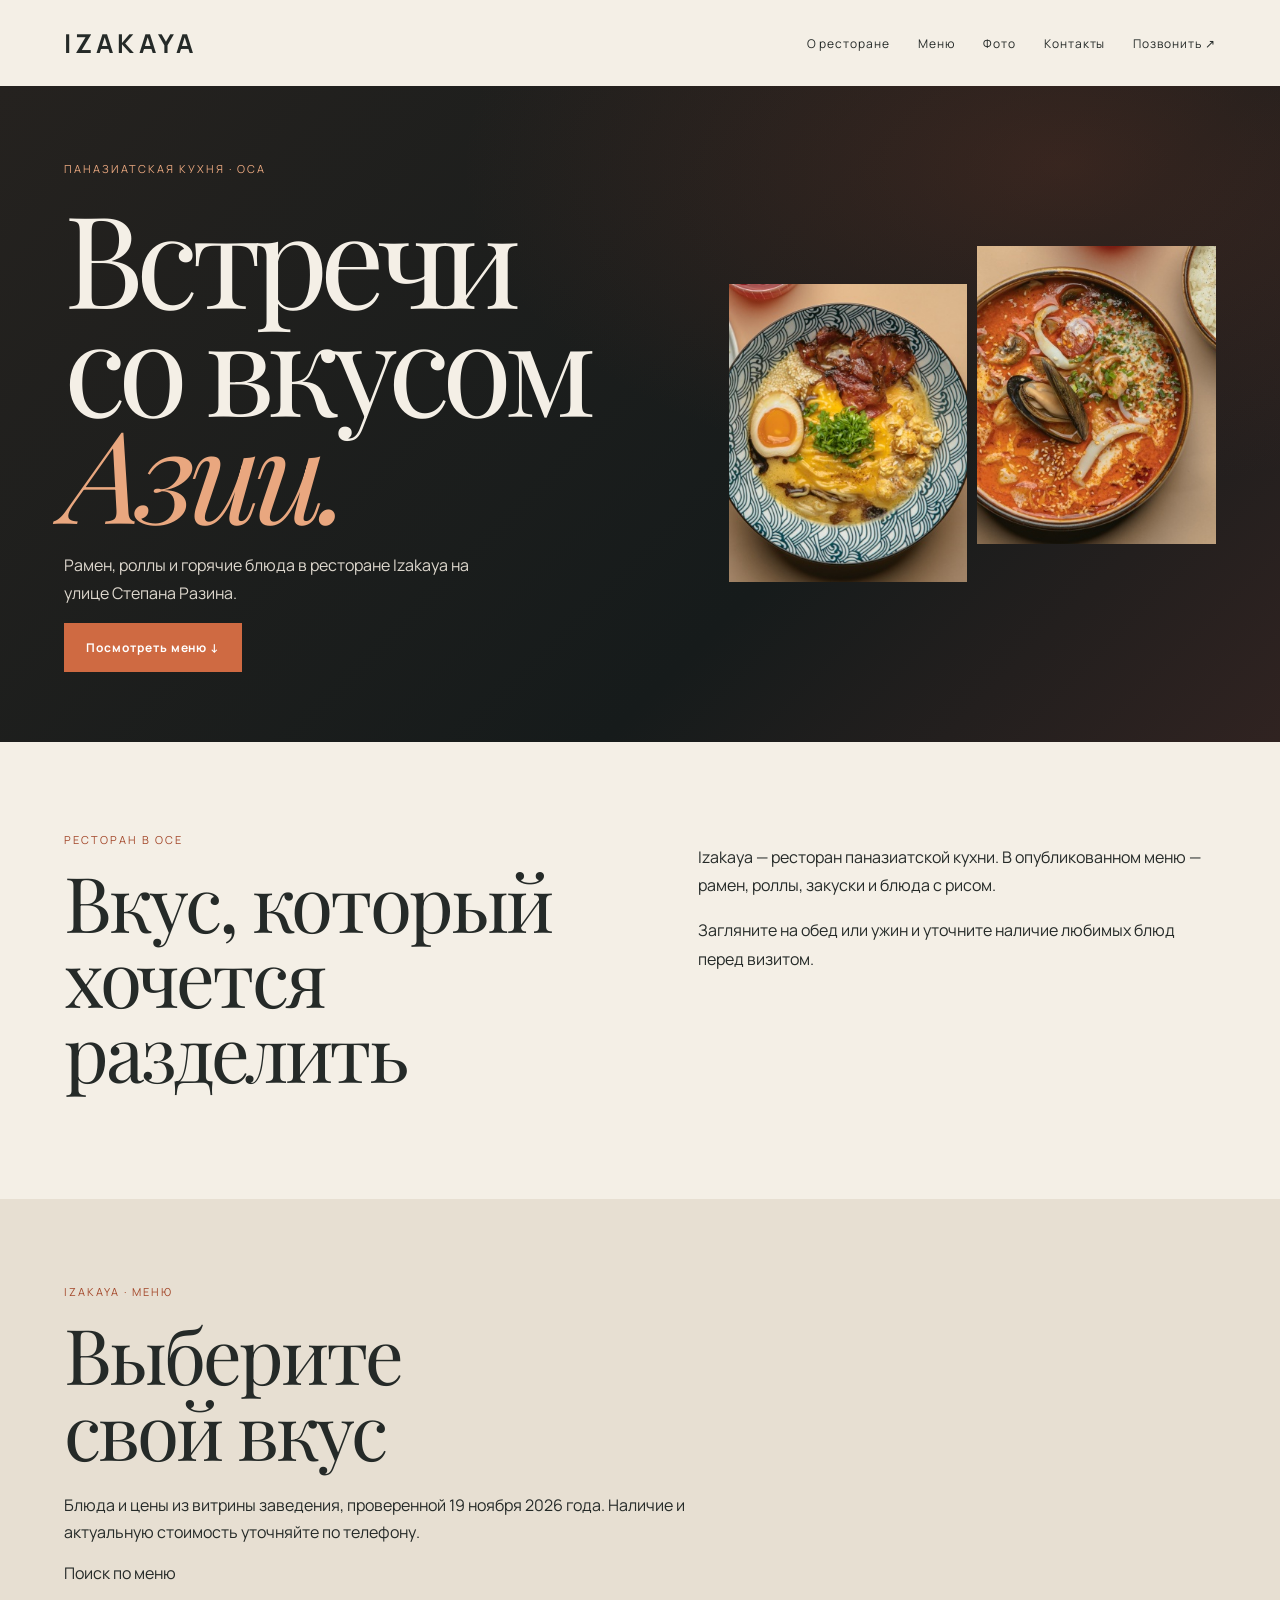
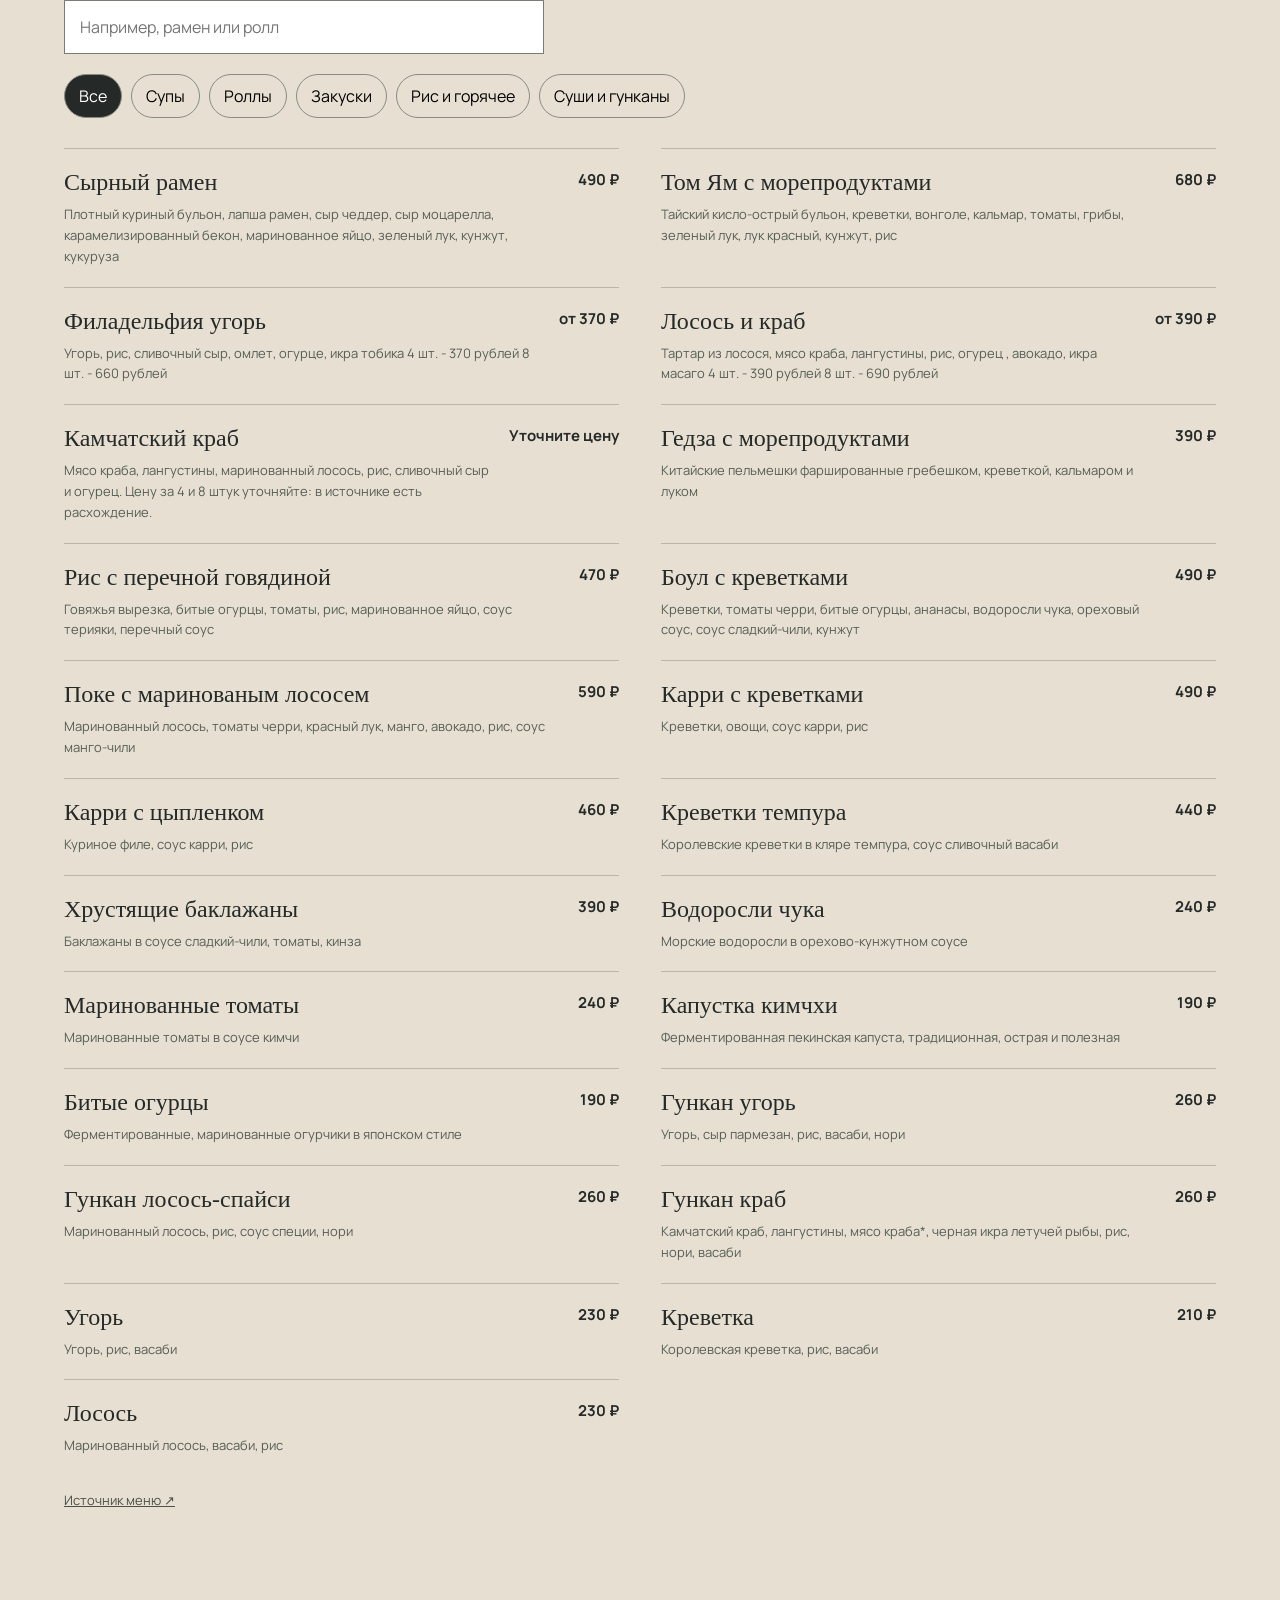
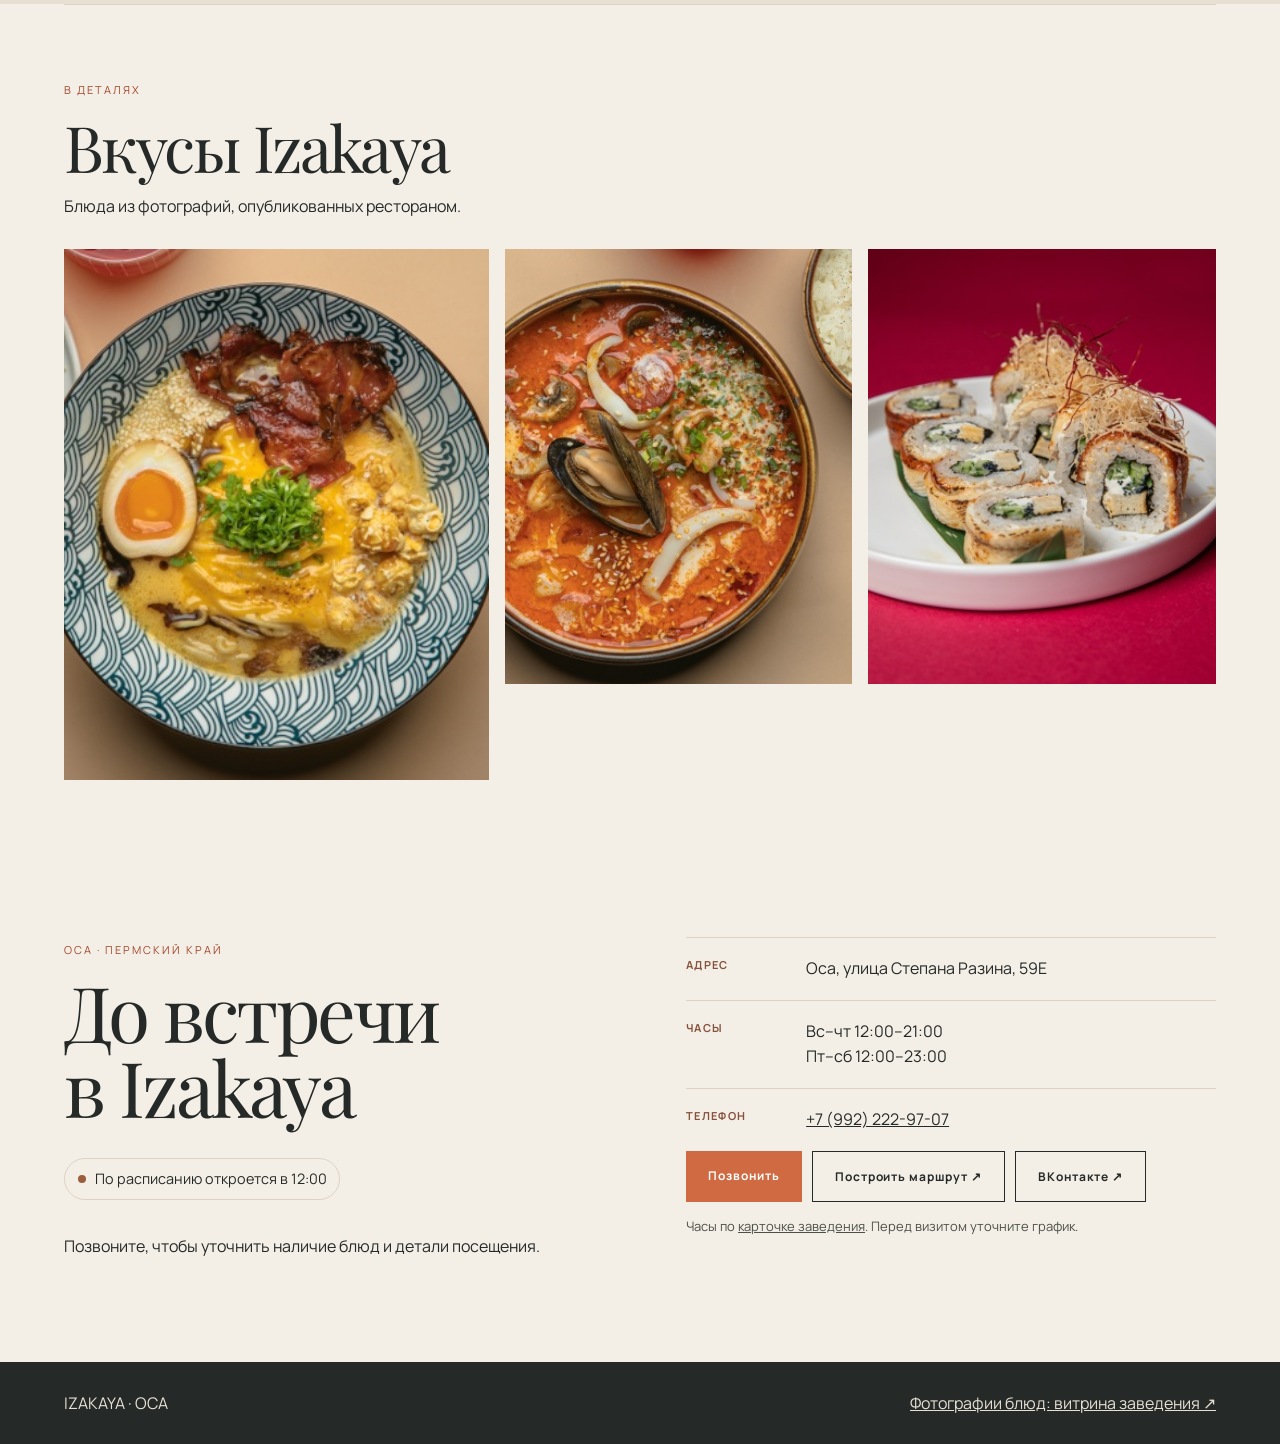
==== commit 80fda2c1: "Add Izakaya gallery, opening status and typography" ====
--- a/index.html
+++ b/index.html
@@ -1,6 +1,6 @@
 <!doctype html><html lang="ru"><head><meta charset="utf-8"><meta name="viewport" content="width=device-width,initial-scale=1"><meta name="theme-color" content="#252a28"><title>Izakaya — паназиатский ресторан в Осе</title><meta name="description" content="Izakaya в Осе: паназиатская кухня, меню, часы работы, адрес и телефон."><link rel="canonical" href="https://grappa159.github.io/perm-izakaya/"><meta property="og:type" content="website"><meta property="og:title" content="Izakaya — Оса"><meta property="og:description" content="Паназиатская кухня, меню и контакты ресторана Izakaya в Осе."><meta property="og:url" content="https://grappa159.github.io/perm-izakaya/"><script type="application/ld+json">{"@context":"https://schema.org","@type":"Restaurant","name":"Izakaya","url":"https://grappa159.github.io/perm-izakaya/","telephone":"+79922229707","address":{"@type":"PostalAddress","streetAddress":"улица Степана Разина, 59Е","addressLocality":"Оса","addressRegion":"Пермский край","addressCountry":"RU"}}</script><style>
 :root{--ink:#252a28;--cream:#f4efe6;--orange:#cf6a42;--pale:#d9c9b2;--line:#ddd3c5}*{box-sizing:border-box}html{scroll-behavior:smooth}body{margin:0;background:var(--cream);color:var(--ink);font-family:Arial,sans-serif}a{color:inherit}button,input{font:inherit}.wrap{width:min(1300px,90%);margin:auto}.top{height:86px;display:flex;align-items:center;justify-content:space-between;gap:20px}.brand{font-size:26px;letter-spacing:.16em;font-weight:700;text-decoration:none}.nav{display:flex;gap:28px;align-items:center}.nav a{font-size:12px;text-decoration:none;letter-spacing:.08em}.nav a:hover{color:var(--orange)}.menu-btn{display:none;background:none;border:1px solid #8c8880;padding:10px;color:inherit}.hero{background:var(--ink);color:var(--cream);padding:70px 0;overflow:hidden}.hero-grid{display:grid;grid-template-columns:1.1fr .9fr;gap:6%;align-items:center}.kicker{font-size:11px;letter-spacing:.18em;text-transform:uppercase;color:#e9a77f}.hero h1{font:400 clamp(72px,10vw,145px)/.84 Georgia,serif;letter-spacing:-.06em;margin:25px 0}.hero h1 em{color:#e9a77f;font-weight:400}.hero p{line-height:1.75;color:#ded8ce;max-width:430px}.button{display:inline-block;padding:16px 22px;text-decoration:none;background:var(--orange);color:#fff;font-size:12px;font-weight:700;letter-spacing:.08em;transition:transform .2s}.button:hover{transform:translateY(-3px)}.hero-img{display:grid;grid-template-columns:1fr 1fr;gap:10px;align-items:end}.hero-img img{width:100%;height:auto;aspect-ratio:4/5;object-fit:cover}.hero-img img:nth-child(2){margin-bottom:38px}.intro{padding:85px 0;display:grid;grid-template-columns:1fr 1fr;gap:10%}.intro h2,.catalog h2,.visit h2{font:400 clamp(44px,6vw,80px)/.98 Georgia,serif;letter-spacing:-.04em;margin:15px 0 25px}.intro p,.visit p{line-height:1.8;max-width:560px}.catalog{padding:80px 0;background:#e7dfd2}.catalog-lede{max-width:690px;line-height:1.7}.search{padding:15px;border:1px solid #777c74;width:min(100%,480px);background:#fff;color:#252a28;font-size:16px}.filters{display:flex;gap:9px;flex-wrap:wrap;margin:20px 0 30px}.filters button{background:none;border:1px solid #888d81;padding:10px 14px;border-radius:99px;cursor:pointer}.filters button[aria-pressed="true"],.filters button:hover{background:var(--ink);color:#fff}.items{display:grid;grid-template-columns:repeat(2,minmax(0,1fr));gap:0 42px}.item{padding:20px 0;border-top:1px solid #bdb5a9;display:flex;justify-content:space-between;gap:15px}.item h3{font:400 24px Georgia,serif;margin:0}.item p{font-size:13px;line-height:1.6;color:#575e55;margin:8px 0 0}.item strong{white-space:nowrap;font-size:15px}.catalog [hidden]{display:none!important}.menu-note{font-size:13px;line-height:1.7;color:#4c514a}.visit{padding:85px 0}.visit-grid{display:grid;grid-template-columns:1fr 1fr;gap:8%}.fact{border-top:1px solid var(--line);padding:18px 0;display:grid;grid-template-columns:110px 1fr;gap:10px;line-height:1.6}.fact strong{font-size:11px;text-transform:uppercase;letter-spacing:.12em;color:#87523d}.links{display:flex;gap:10px;flex-wrap:wrap}.outline{background:transparent;color:var(--ink);border:1px solid var(--ink)}footer{background:var(--ink);color:#e6dfd3;padding:30px 0}footer .wrap{display:flex;justify-content:space-between;gap:20px;flex-wrap:wrap}footer a{color:inherit}a:focus-visible,button:focus-visible,input:focus-visible{outline:3px solid #c75c35;outline-offset:3px}@media(max-width:760px){.menu-btn{display:block}.nav{display:none;position:absolute;top:76px;left:0;right:0;background:var(--cream);padding:22px 5%;flex-direction:column;align-items:flex-start;z-index:5}.nav.open{display:flex}.hero-grid,.intro,.visit-grid{grid-template-columns:1fr}.hero-grid{gap:35px}.hero{padding:50px 0}.hero-img img:nth-child(2){margin-bottom:20px}.intro{gap:12px}.items{grid-template-columns:1fr}.fact{grid-template-columns:90px 1fr}}@media(prefers-reduced-motion:reduce){html{scroll-behavior:auto}*,*:before,*:after{animation-duration:.01ms!important;animation-iteration-count:1!important;transition-duration:.01ms!important;scroll-behavior:auto!important}}
-</style><!-- venue visual refinement --><style>.hero{background:radial-gradient(ellipse at 83% 12%,rgba(154,67,43,.25),transparent 40%),linear-gradient(135deg,#25221f,#161b1b 65%,#302321)}.hero-img img{transition:transform .45s ease,filter .45s ease}.hero-img img:hover{transform:translateY(-5px);filter:saturate(1.08)}@media(prefers-reduced-motion:reduce){.daily-item,.row,.hero-img,.hero-img img{transition:none!important;transform:none!important}}</style></head><body><header class="top wrap"><a class="brand" href="#home" aria-label="Izakaya на главную">IZAKAYA</a><button class="menu-btn" aria-expanded="false" aria-controls="main-nav">Меню</button><nav id="main-nav" class="nav" aria-label="Навигация"><a href="#about">О ресторане</a><a href="#menu">Меню</a><a href="#visit">Контакты</a><a href="tel:+79922229707">Позвонить ↗</a></nav></header><main id="home"><section class="hero"><div class="wrap hero-grid"><div><span class="kicker">Паназиатская кухня · Оса</span><h1>Встречи<br>со вкусом<br><em>Азии.</em></h1><p>Рамен, роллы и горячие блюда в ресторане Izakaya на улице Степана Разина.</p><a class="button" href="#menu">Посмотреть меню ↓</a></div><div class="hero-img"><img src="dish-1.jpg" width="333" height="400" alt="Сырный рамен Izakaya"><img src="dish-2.jpg" width="333" height="400" alt="Том ям с морепродуктами Izakaya"></div></div></section><section id="about" class="wrap intro"><div><span class="kicker" style="color:#a4492c">Ресторан в Осе</span><h2>Вкус, который хочется разделить</h2></div><div><p>Izakaya — ресторан паназиатской кухни. В опубликованном меню — рамен, роллы, закуски и блюда с рисом.</p><p>Загляните на обед или ужин и уточните наличие любимых блюд перед визитом.</p></div></section><section class="catalog" id="menu"><div class="wrap"><span class="kicker" style="color:#a4492c">Izakaya · меню</span><h2>Выберите<br>свой вкус</h2><p class="catalog-lede">Блюда и цены из витрины заведения, проверенной 19 ноября 2026 года. Наличие и актуальную стоимость уточняйте по телефону.</p><label for="menu-search">Поиск по меню</label><p><input id="menu-search" class="search" type="search" placeholder="Например, рамен или ролл" autocomplete="off"></p><div id="filters" class="filters" role="group" aria-label="Категории меню"></div><div id="items" class="items" aria-live="polite"></div><p id="menu-state" class="menu-note" role="status">Загружаем меню…</p><noscript><p>Для просмотра меню включите JavaScript или откройте <a href="https://vk.ru/market-211583305">витрину ресторана</a>.</p></noscript><p class="menu-note"><a href="https://vk.ru/market-211583305">Источник меню ↗</a></p></div></section><section class="wrap visit" id="visit"><div class="visit-grid"><div><span class="kicker" style="color:#a4492c">Оса · Пермский край</span><h2>До встречи<br>в Izakaya</h2><p>Позвоните, чтобы уточнить наличие блюд и детали посещения.</p></div><div><div class="fact"><strong>Адрес</strong><span>Оса, улица Степана Разина, 59Е</span></div><div class="fact"><strong>Часы</strong><span>Вс–чт 12:00–21:00<br>Пт–сб 12:00–23:00</span></div><div class="fact"><strong>Телефон</strong><a href="tel:+79922229707">+7 (992) 222-97-07</a></div><div class="links"><a class="button" href="tel:+79922229707">Позвонить</a><a class="button outline" href="https://yandex.ru/maps/?text=Оса%2C%20улица%20Степана%20Разина%2C%2059Е">Построить маршрут ↗</a><a class="button outline" href="https://vk.ru/club211583305">ВКонтакте ↗</a></div><p class="menu-note">Часы по <a href="https://vk.ru/club211583305">карточке заведения</a>. Перед визитом уточните график.</p></div></div></section></main><footer><div class="wrap"><span>IZAKAYA · ОСА</span><a href="https://vk.ru/market-211583305">Фотографии блюд: витрина заведения ↗</a></div></footer><script>
+</style><!-- venue visual refinement --><style>.hero{background:radial-gradient(ellipse at 83% 12%,rgba(154,67,43,.25),transparent 40%),linear-gradient(135deg,#25221f,#161b1b 65%,#302321)}.hero-img img{transition:transform .45s ease,filter .45s ease}.hero-img img:hover{transform:translateY(-5px);filter:saturate(1.08)}@media(prefers-reduced-motion:reduce){.daily-item,.row,.hero-img,.hero-img img{transition:none!important;transform:none!important}}</style><link rel="stylesheet" href="features.css"><link rel="stylesheet" href="fonts.css"></head><body><header class="top wrap"><a class="brand" href="#home" aria-label="Izakaya на главную">IZAKAYA</a><button class="menu-btn" aria-expanded="false" aria-controls="main-nav">Меню</button><nav id="main-nav" class="nav" aria-label="Навигация"><a href="#about">О ресторане</a><a href="#menu">Меню</a><a href="#gallery">Фото</a><a href="#visit">Контакты</a><a href="tel:+79922229707">Позвонить ↗</a></nav></header><main id="home"><section class="hero"><div class="wrap hero-grid"><div><span class="kicker">Паназиатская кухня · Оса</span><h1>Встречи<br>со вкусом<br><em>Азии.</em></h1><p>Рамен, роллы и горячие блюда в ресторане Izakaya на улице Степана Разина.</p><a class="button" href="#menu">Посмотреть меню ↓</a></div><div class="hero-img"><img src="dish-1.jpg" width="333" height="400" alt="Сырный рамен Izakaya"><img src="dish-2.jpg" width="333" height="400" alt="Том ям с морепродуктами Izakaya"></div></div></section><section id="about" class="wrap intro"><div><span class="kicker" style="color:#a4492c">Ресторан в Осе</span><h2>Вкус, который хочется разделить</h2></div><div><p>Izakaya — ресторан паназиатской кухни. В опубликованном меню — рамен, роллы, закуски и блюда с рисом.</p><p>Загляните на обед или ужин и уточните наличие любимых блюд перед визитом.</p></div></section><section class="catalog" id="menu"><div class="wrap"><span class="kicker" style="color:#a4492c">Izakaya · меню</span><h2>Выберите<br>свой вкус</h2><p class="catalog-lede">Блюда и цены из витрины заведения, проверенной 19 ноября 2026 года. Наличие и актуальную стоимость уточняйте по телефону.</p><label for="menu-search">Поиск по меню</label><p><input id="menu-search" class="search" type="search" placeholder="Например, рамен или ролл" autocomplete="off"></p><div id="filters" class="filters" role="group" aria-label="Категории меню"></div><div id="items" class="items" aria-live="polite"></div><p id="menu-state" class="menu-note" role="status">Загружаем меню…</p><noscript><p>Для просмотра меню включите JavaScript или откройте <a href="https://vk.ru/market-211583305">витрину ресторана</a>.</p></noscript><p class="menu-note"><a href="https://vk.ru/market-211583305">Источник меню ↗</a></p></div></section><section class="wrap gallery" id="gallery"><span class="kicker" style="color:#a4492c">В деталях</span><h2>Вкусы Izakaya</h2><p>Блюда из фотографий, опубликованных рестораном.</p><div class="gallery-grid"><button class="gallery-item" type="button" aria-label="Увеличить фотографию сырного рамена"><img src="dish-1.jpg" width="333" height="400" loading="lazy" alt="Сырный рамен Izakaya"></button><button class="gallery-item" type="button" aria-label="Увеличить фотографию том яма"><img src="dish-2.jpg" width="333" height="400" loading="lazy" alt="Том ям с морепродуктами Izakaya"></button><button class="gallery-item" type="button" aria-label="Увеличить фотографию роллов"><img src="dish-3.jpg" width="333" height="400" loading="lazy" alt="Роллы Izakaya"></button></div></section><section class="wrap visit" id="visit"><div class="visit-grid"><div><span class="kicker" style="color:#a4492c">Оса · Пермский край</span><h2>До встречи<br>в Izakaya</h2><p class="hours-status" id="hours-status" role="status">Часы работы уточняйте по телефону</p><p>Позвоните, чтобы уточнить наличие блюд и детали посещения.</p></div><div><div class="fact"><strong>Адрес</strong><span>Оса, улица Степана Разина, 59Е</span></div><div class="fact"><strong>Часы</strong><span>Вс–чт 12:00–21:00<br>Пт–сб 12:00–23:00</span></div><div class="fact"><strong>Телефон</strong><a href="tel:+79922229707">+7 (992) 222-97-07</a></div><div class="links"><a class="button" href="tel:+79922229707">Позвонить</a><a class="button outline" href="https://yandex.ru/maps/?text=Оса%2C%20улица%20Степана%20Разина%2C%2059Е">Построить маршрут ↗</a><a class="button outline" href="https://vk.ru/club211583305">ВКонтакте ↗</a></div><p class="menu-note">Часы по <a href="https://vk.ru/club211583305">карточке заведения</a>. Перед визитом уточните график.</p></div></div></section></main><footer><div class="wrap"><span>IZAKAYA · ОСА</span><a href="https://vk.ru/market-211583305">Фотографии блюд: витрина заведения ↗</a></div></footer><script>
 (()=>{const b=document.querySelector('.menu-btn'),n=document.getElementById('main-nav');b.addEventListener('click',()=>{const open=b.getAttribute('aria-expanded')!=='true';b.setAttribute('aria-expanded',String(open));n.classList.toggle('open',open)});n.querySelectorAll('a').forEach(a=>a.addEventListener('click',()=>{b.setAttribute('aria-expanded','false');n.classList.remove('open')}));})();
 (async()=>{const state=document.getElementById('menu-state'),list=document.getElementById('items'),filters=document.getElementById('filters'),search=document.getElementById('menu-search');let selected='Все',items=[];function paint(){const q=search.value.trim().toLocaleLowerCase('ru');list.replaceChildren();let count=0;items.forEach(x=>{if(selected!=='Все'&&x.section!==selected)return;if(q&&!(x.name+' '+x.description).toLocaleLowerCase('ru').includes(q))return;count++;const card=document.createElement('article'),copy=document.createElement('div'),title=document.createElement('h3'),desc=document.createElement('p'),price=document.createElement('strong');card.className='item';title.textContent=x.name;desc.textContent=x.description||'';price.textContent=x.priceLabel;copy.append(title);if(x.description)copy.append(desc);card.append(copy,price);list.append(card)});state.textContent=count?'':'Ничего не найдено. Попробуйте другой запрос.'}try{const response=await fetch('menu.json');if(!response.ok)throw Error('menu unavailable');const data=await response.json();if(!Array.isArray(data.items)||!Array.isArray(data.categories))throw Error('bad menu');items=data.items;['Все',...data.categories].forEach(cat=>{const button=document.createElement('button');button.type='button';button.textContent=cat;button.setAttribute('aria-pressed',String(cat===selected));button.addEventListener('click',()=>{selected=cat;filters.querySelectorAll('button').forEach(el=>el.setAttribute('aria-pressed',String(el===button)));paint()});filters.append(button)});search.addEventListener('input',paint);paint()}catch(e){state.textContent='Меню временно недоступно. Откройте витрину ресторана по ссылке ниже.'}})();
-</script></body></html>+</script><dialog class="lightbox" id="photo-dialog" aria-label="Просмотр фотографии"><button class="lightbox-close" id="photo-dialog-close" type="button">Закрыть</button><figure><img id="photo-dialog-image" alt=""><figcaption id="photo-dialog-caption"></figcaption></figure></dialog><script src="features.js" defer></script></body></html>
--- a/features.css
+++ b/features.css
@@ -0,0 +1 @@
+.hours-status{display:inline-flex;align-items:center;gap:.55rem;margin:.5rem 0 1rem;padding:.45rem .8rem;border:1px solid #ddd3c5;border-radius:99px;font-size:.9rem}.hours-status::before{content:"";width:.5rem;height:.5rem;border-radius:50%;background:#9a5d3e}.hours-status[data-open="true"]::before{background:#528368}.gallery{padding:4.5rem 0;border-top:1px solid var(--line)}.gallery h2{font:400 clamp(2.2rem,5vw,4.5rem)/1 Georgia,serif;letter-spacing:-.04em;margin:1rem 0}.gallery-grid{display:grid;grid-template-columns:1.1fr .9fr .9fr;gap:1rem;margin-top:2rem}.gallery-item{border:0;padding:0;background:#e7ddd0;overflow:hidden;cursor:zoom-in;aspect-ratio:4/5}.gallery-item img{width:100%;height:100%;object-fit:cover;display:block;transition:transform .5s cubic-bezier(.2,.7,.2,1),filter .5s}.gallery-item:hover img{transform:scale(1.045);filter:saturate(1.08)}.gallery-item:focus-visible,.lightbox-close:focus-visible{outline:3px solid #cf6a42;outline-offset:4px}.lightbox{border:0;padding:1rem;background:#24221f;color:white;max-width:min(94vw,1000px);max-height:94vh}.lightbox::backdrop{background:rgba(20,20,19,.88)}.lightbox img{display:block;max-width:100%;max-height:78vh;margin:auto;object-fit:contain}.lightbox figcaption{margin-top:.6rem}.lightbox figure{margin:0}.lightbox-close{display:block;margin:0 0 .75rem auto;border:1px solid #d8c5b9;background:transparent;color:white;padding:.5rem .9rem;cursor:pointer}.feature-reveal{opacity:0;transform:translateY(15px);transition:opacity .6s ease,transform .6s ease}.feature-reveal.is-visible{opacity:1;transform:none}@media(max-width:600px){.gallery{padding:3.5rem 0}.gallery-grid{grid-template-columns:1fr 1fr;gap:.6rem}.gallery-item:first-child{grid-column:1/-1;aspect-ratio:16/10}}@media(prefers-reduced-motion:reduce){.gallery-item img,.feature-reveal{transition:none!important;transform:none!important;opacity:1!important}}
--- a/fonts.css
+++ b/fonts.css
@@ -0,0 +1,201 @@
+@font-face {
+  font-family: 'Manrope';
+  font-style: normal;
+  font-weight: 400;
+  font-display: swap;
+  src: url(fonts/font-1.woff2) format('woff2');
+  unicode-range: U+0460-052F, U+1C80-1C8A, U+20B4, U+2DE0-2DFF, U+A640-A69F, U+FE2E-FE2F;
+}
+@font-face {
+  font-family: 'Manrope';
+  font-style: normal;
+  font-weight: 400;
+  font-display: swap;
+  src: url(fonts/font-2.woff2) format('woff2');
+  unicode-range: U+0301, U+0400-045F, U+0490-0491, U+04B0-04B1, U+2116;
+}
+@font-face {
+  font-family: 'Manrope';
+  font-style: normal;
+  font-weight: 400;
+  font-display: swap;
+  src: url(fonts/font-3.woff2) format('woff2');
+  unicode-range: U+0100-02BA, U+02BD-02C5, U+02C7-02CC, U+02CE-02D7, U+02DD-02FF, U+0304, U+0308, U+0329, U+1D00-1DBF, U+1E00-1E9F, U+1EF2-1EFF, U+2020, U+20A0-20AB, U+20AD-20C4, U+2113, U+2C60-2C7F, U+A720-A7FF;
+}
+@font-face {
+  font-family: 'Manrope';
+  font-style: normal;
+  font-weight: 400;
+  font-display: swap;
+  src: url(fonts/font-4.woff2) format('woff2');
+  unicode-range: U+0000-00FF, U+0131, U+0152-0153, U+02BB-02BC, U+02C6, U+02DA, U+02DC, U+0304, U+0308, U+0329, U+2000-206F, U+20AC, U+2122, U+2191, U+2193, U+2212, U+2215, U+FEFF, U+FFFD;
+}
+@font-face {
+  font-family: 'Manrope';
+  font-style: normal;
+  font-weight: 500;
+  font-display: swap;
+  src: url(fonts/font-1.woff2) format('woff2');
+  unicode-range: U+0460-052F, U+1C80-1C8A, U+20B4, U+2DE0-2DFF, U+A640-A69F, U+FE2E-FE2F;
+}
+@font-face {
+  font-family: 'Manrope';
+  font-style: normal;
+  font-weight: 500;
+  font-display: swap;
+  src: url(fonts/font-2.woff2) format('woff2');
+  unicode-range: U+0301, U+0400-045F, U+0490-0491, U+04B0-04B1, U+2116;
+}
+@font-face {
+  font-family: 'Manrope';
+  font-style: normal;
+  font-weight: 500;
+  font-display: swap;
+  src: url(fonts/font-3.woff2) format('woff2');
+  unicode-range: U+0100-02BA, U+02BD-02C5, U+02C7-02CC, U+02CE-02D7, U+02DD-02FF, U+0304, U+0308, U+0329, U+1D00-1DBF, U+1E00-1E9F, U+1EF2-1EFF, U+2020, U+20A0-20AB, U+20AD-20C4, U+2113, U+2C60-2C7F, U+A720-A7FF;
+}
+@font-face {
+  font-family: 'Manrope';
+  font-style: normal;
+  font-weight: 500;
+  font-display: swap;
+  src: url(fonts/font-4.woff2) format('woff2');
+  unicode-range: U+0000-00FF, U+0131, U+0152-0153, U+02BB-02BC, U+02C6, U+02DA, U+02DC, U+0304, U+0308, U+0329, U+2000-206F, U+20AC, U+2122, U+2191, U+2193, U+2212, U+2215, U+FEFF, U+FFFD;
+}
+@font-face {
+  font-family: 'Manrope';
+  font-style: normal;
+  font-weight: 600;
+  font-display: swap;
+  src: url(fonts/font-1.woff2) format('woff2');
+  unicode-range: U+0460-052F, U+1C80-1C8A, U+20B4, U+2DE0-2DFF, U+A640-A69F, U+FE2E-FE2F;
+}
+@font-face {
+  font-family: 'Manrope';
+  font-style: normal;
+  font-weight: 600;
+  font-display: swap;
+  src: url(fonts/font-2.woff2) format('woff2');
+  unicode-range: U+0301, U+0400-045F, U+0490-0491, U+04B0-04B1, U+2116;
+}
+@font-face {
+  font-family: 'Manrope';
+  font-style: normal;
+  font-weight: 600;
+  font-display: swap;
+  src: url(fonts/font-3.woff2) format('woff2');
+  unicode-range: U+0100-02BA, U+02BD-02C5, U+02C7-02CC, U+02CE-02D7, U+02DD-02FF, U+0304, U+0308, U+0329, U+1D00-1DBF, U+1E00-1E9F, U+1EF2-1EFF, U+2020, U+20A0-20AB, U+20AD-20C4, U+2113, U+2C60-2C7F, U+A720-A7FF;
+}
+@font-face {
+  font-family: 'Manrope';
+  font-style: normal;
+  font-weight: 600;
+  font-display: swap;
+  src: url(fonts/font-4.woff2) format('woff2');
+  unicode-range: U+0000-00FF, U+0131, U+0152-0153, U+02BB-02BC, U+02C6, U+02DA, U+02DC, U+0304, U+0308, U+0329, U+2000-206F, U+20AC, U+2122, U+2191, U+2193, U+2212, U+2215, U+FEFF, U+FFFD;
+}
+@font-face {
+  font-family: 'Manrope';
+  font-style: normal;
+  font-weight: 700;
+  font-display: swap;
+  src: url(fonts/font-1.woff2) format('woff2');
+  unicode-range: U+0460-052F, U+1C80-1C8A, U+20B4, U+2DE0-2DFF, U+A640-A69F, U+FE2E-FE2F;
+}
+@font-face {
+  font-family: 'Manrope';
+  font-style: normal;
+  font-weight: 700;
+  font-display: swap;
+  src: url(fonts/font-2.woff2) format('woff2');
+  unicode-range: U+0301, U+0400-045F, U+0490-0491, U+04B0-04B1, U+2116;
+}
+@font-face {
+  font-family: 'Manrope';
+  font-style: normal;
+  font-weight: 700;
+  font-display: swap;
+  src: url(fonts/font-3.woff2) format('woff2');
+  unicode-range: U+0100-02BA, U+02BD-02C5, U+02C7-02CC, U+02CE-02D7, U+02DD-02FF, U+0304, U+0308, U+0329, U+1D00-1DBF, U+1E00-1E9F, U+1EF2-1EFF, U+2020, U+20A0-20AB, U+20AD-20C4, U+2113, U+2C60-2C7F, U+A720-A7FF;
+}
+@font-face {
+  font-family: 'Manrope';
+  font-style: normal;
+  font-weight: 700;
+  font-display: swap;
+  src: url(fonts/font-4.woff2) format('woff2');
+  unicode-range: U+0000-00FF, U+0131, U+0152-0153, U+02BB-02BC, U+02C6, U+02DA, U+02DC, U+0304, U+0308, U+0329, U+2000-206F, U+20AC, U+2122, U+2191, U+2193, U+2212, U+2215, U+FEFF, U+FFFD;
+}
+@font-face {
+  font-family: 'Playfair Display';
+  font-style: italic;
+  font-weight: 400;
+  font-display: swap;
+  src: url(fonts/font-5.woff2) format('woff2');
+  unicode-range: U+0301, U+0400-045F, U+0490-0491, U+04B0-04B1, U+2116;
+}
+@font-face {
+  font-family: 'Playfair Display';
+  font-style: italic;
+  font-weight: 400;
+  font-display: swap;
+  src: url(fonts/font-6.woff2) format('woff2');
+  unicode-range: U+0100-02BA, U+02BD-02C5, U+02C7-02CC, U+02CE-02D7, U+02DD-02FF, U+0304, U+0308, U+0329, U+1D00-1DBF, U+1E00-1E9F, U+1EF2-1EFF, U+2020, U+20A0-20AB, U+20AD-20C4, U+2113, U+2C60-2C7F, U+A720-A7FF;
+}
+@font-face {
+  font-family: 'Playfair Display';
+  font-style: italic;
+  font-weight: 400;
+  font-display: swap;
+  src: url(fonts/font-7.woff2) format('woff2');
+  unicode-range: U+0000-00FF, U+0131, U+0152-0153, U+02BB-02BC, U+02C6, U+02DA, U+02DC, U+0304, U+0308, U+0329, U+2000-206F, U+20AC, U+2122, U+2191, U+2193, U+2212, U+2215, U+FEFF, U+FFFD;
+}
+@font-face {
+  font-family: 'Playfair Display';
+  font-style: normal;
+  font-weight: 400;
+  font-display: swap;
+  src: url(fonts/font-8.woff2) format('woff2');
+  unicode-range: U+0301, U+0400-045F, U+0490-0491, U+04B0-04B1, U+2116;
+}
+@font-face {
+  font-family: 'Playfair Display';
+  font-style: normal;
+  font-weight: 400;
+  font-display: swap;
+  src: url(fonts/font-9.woff2) format('woff2');
+  unicode-range: U+0100-02BA, U+02BD-02C5, U+02C7-02CC, U+02CE-02D7, U+02DD-02FF, U+0304, U+0308, U+0329, U+1D00-1DBF, U+1E00-1E9F, U+1EF2-1EFF, U+2020, U+20A0-20AB, U+20AD-20C4, U+2113, U+2C60-2C7F, U+A720-A7FF;
+}
+@font-face {
+  font-family: 'Playfair Display';
+  font-style: normal;
+  font-weight: 400;
+  font-display: swap;
+  src: url(fonts/font-10.woff2) format('woff2');
+  unicode-range: U+0000-00FF, U+0131, U+0152-0153, U+02BB-02BC, U+02C6, U+02DA, U+02DC, U+0304, U+0308, U+0329, U+2000-206F, U+20AC, U+2122, U+2191, U+2193, U+2212, U+2215, U+FEFF, U+FFFD;
+}
+@font-face {
+  font-family: 'Playfair Display';
+  font-style: normal;
+  font-weight: 600;
+  font-display: swap;
+  src: url(fonts/font-8.woff2) format('woff2');
+  unicode-range: U+0301, U+0400-045F, U+0490-0491, U+04B0-04B1, U+2116;
+}
+@font-face {
+  font-family: 'Playfair Display';
+  font-style: normal;
+  font-weight: 600;
+  font-display: swap;
+  src: url(fonts/font-9.woff2) format('woff2');
+  unicode-range: U+0100-02BA, U+02BD-02C5, U+02C7-02CC, U+02CE-02D7, U+02DD-02FF, U+0304, U+0308, U+0329, U+1D00-1DBF, U+1E00-1E9F, U+1EF2-1EFF, U+2020, U+20A0-20AB, U+20AD-20C4, U+2113, U+2C60-2C7F, U+A720-A7FF;
+}
+@font-face {
+  font-family: 'Playfair Display';
+  font-style: normal;
+  font-weight: 600;
+  font-display: swap;
+  src: url(fonts/font-10.woff2) format('woff2');
+  unicode-range: U+0000-00FF, U+0131, U+0152-0153, U+02BB-02BC, U+02C6, U+02DA, U+02DC, U+0304, U+0308, U+0329, U+2000-206F, U+20AC, U+2122, U+2191, U+2193, U+2212, U+2215, U+FEFF, U+FFFD;
+}
+body{font-family:Manrope,Arial,sans-serif}.hero h1,.intro h2,.catalog h2,.visit h2,.gallery h2{font-family:"Playfair Display",Georgia,serif}.hero h1 em{font-style:italic}
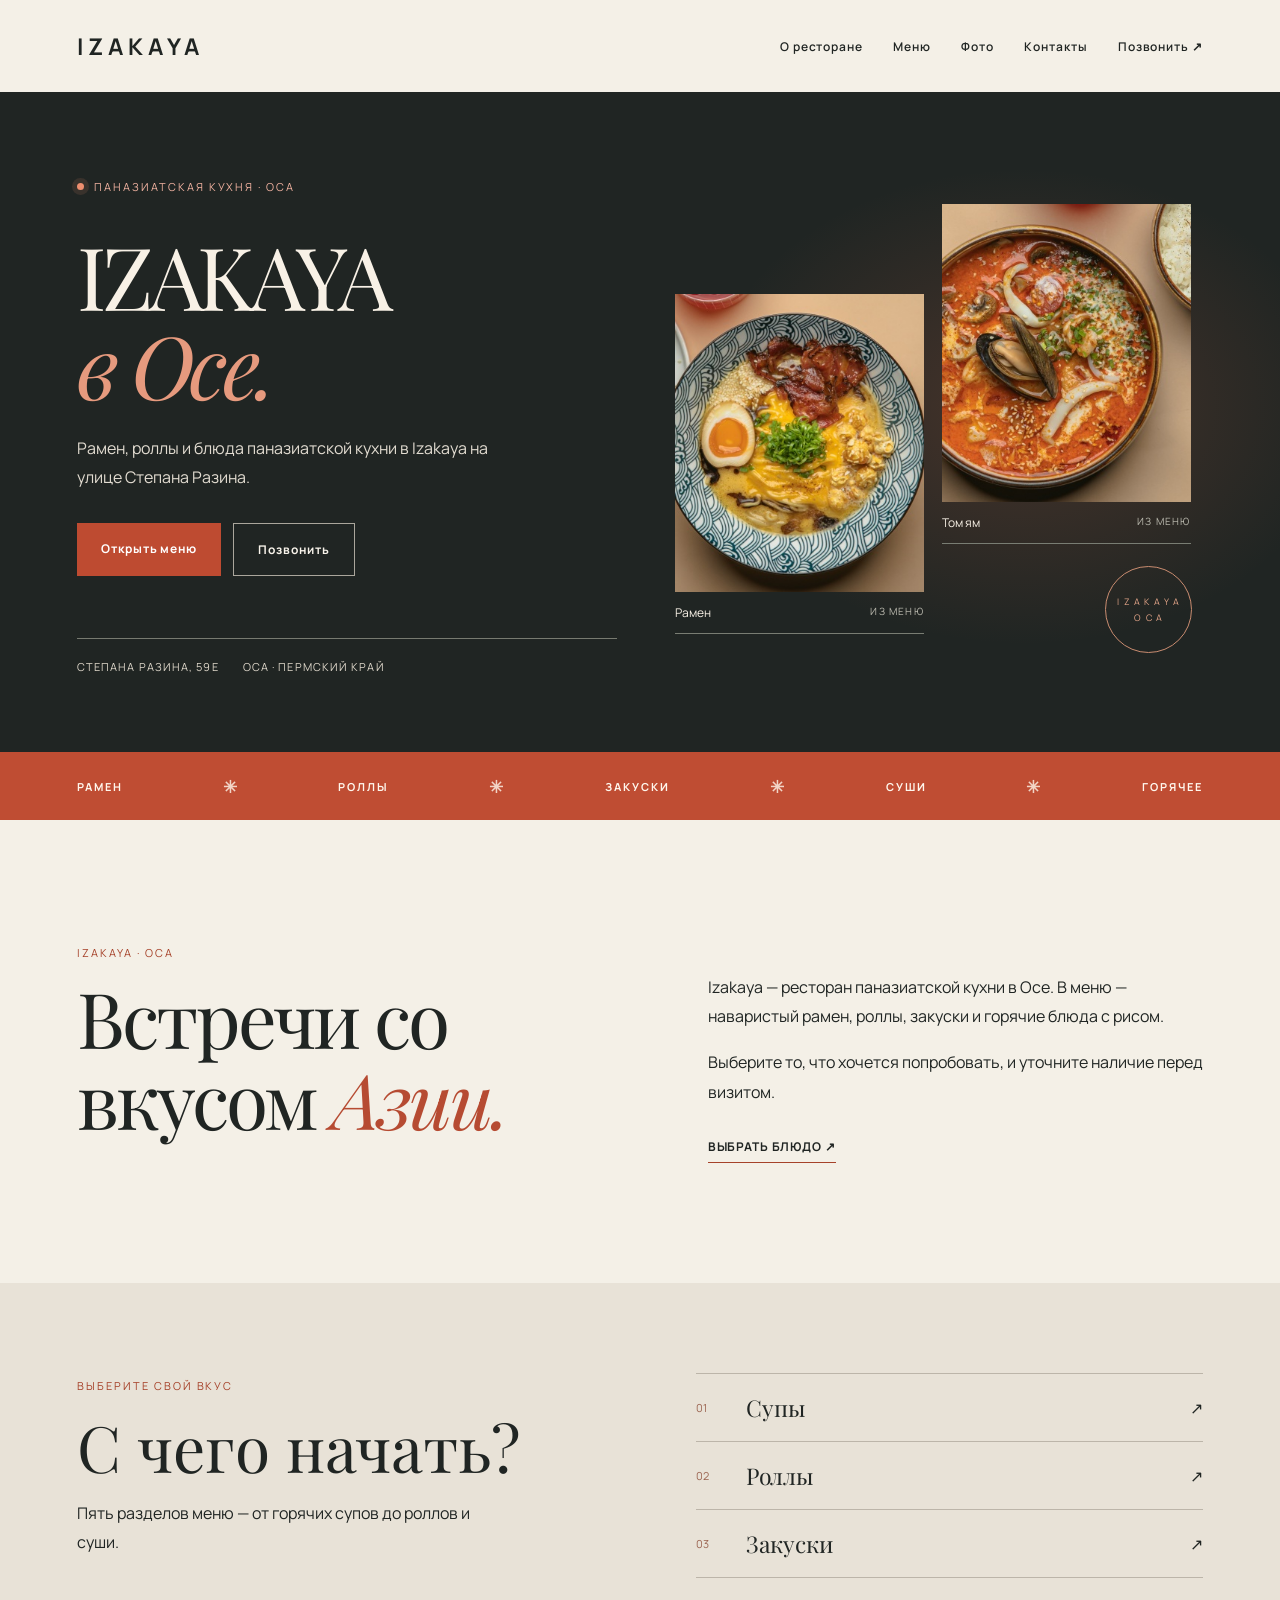
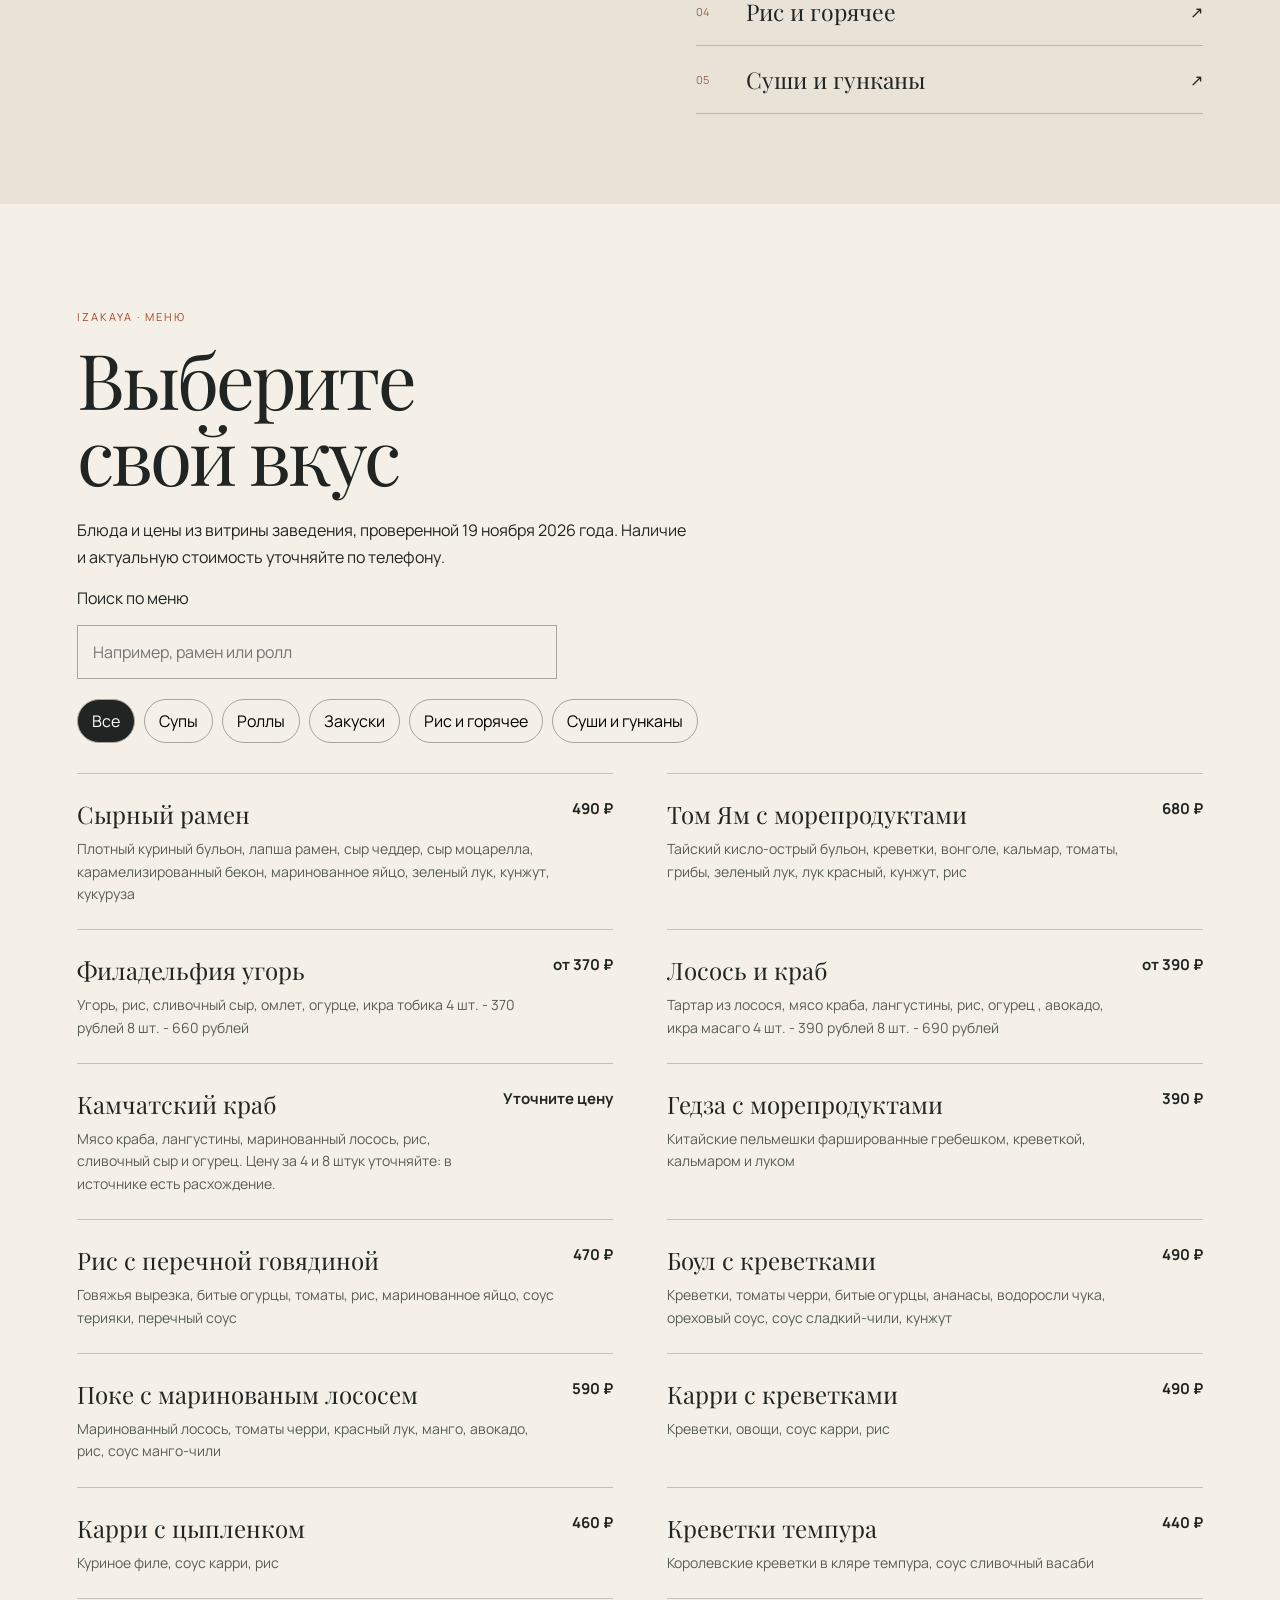
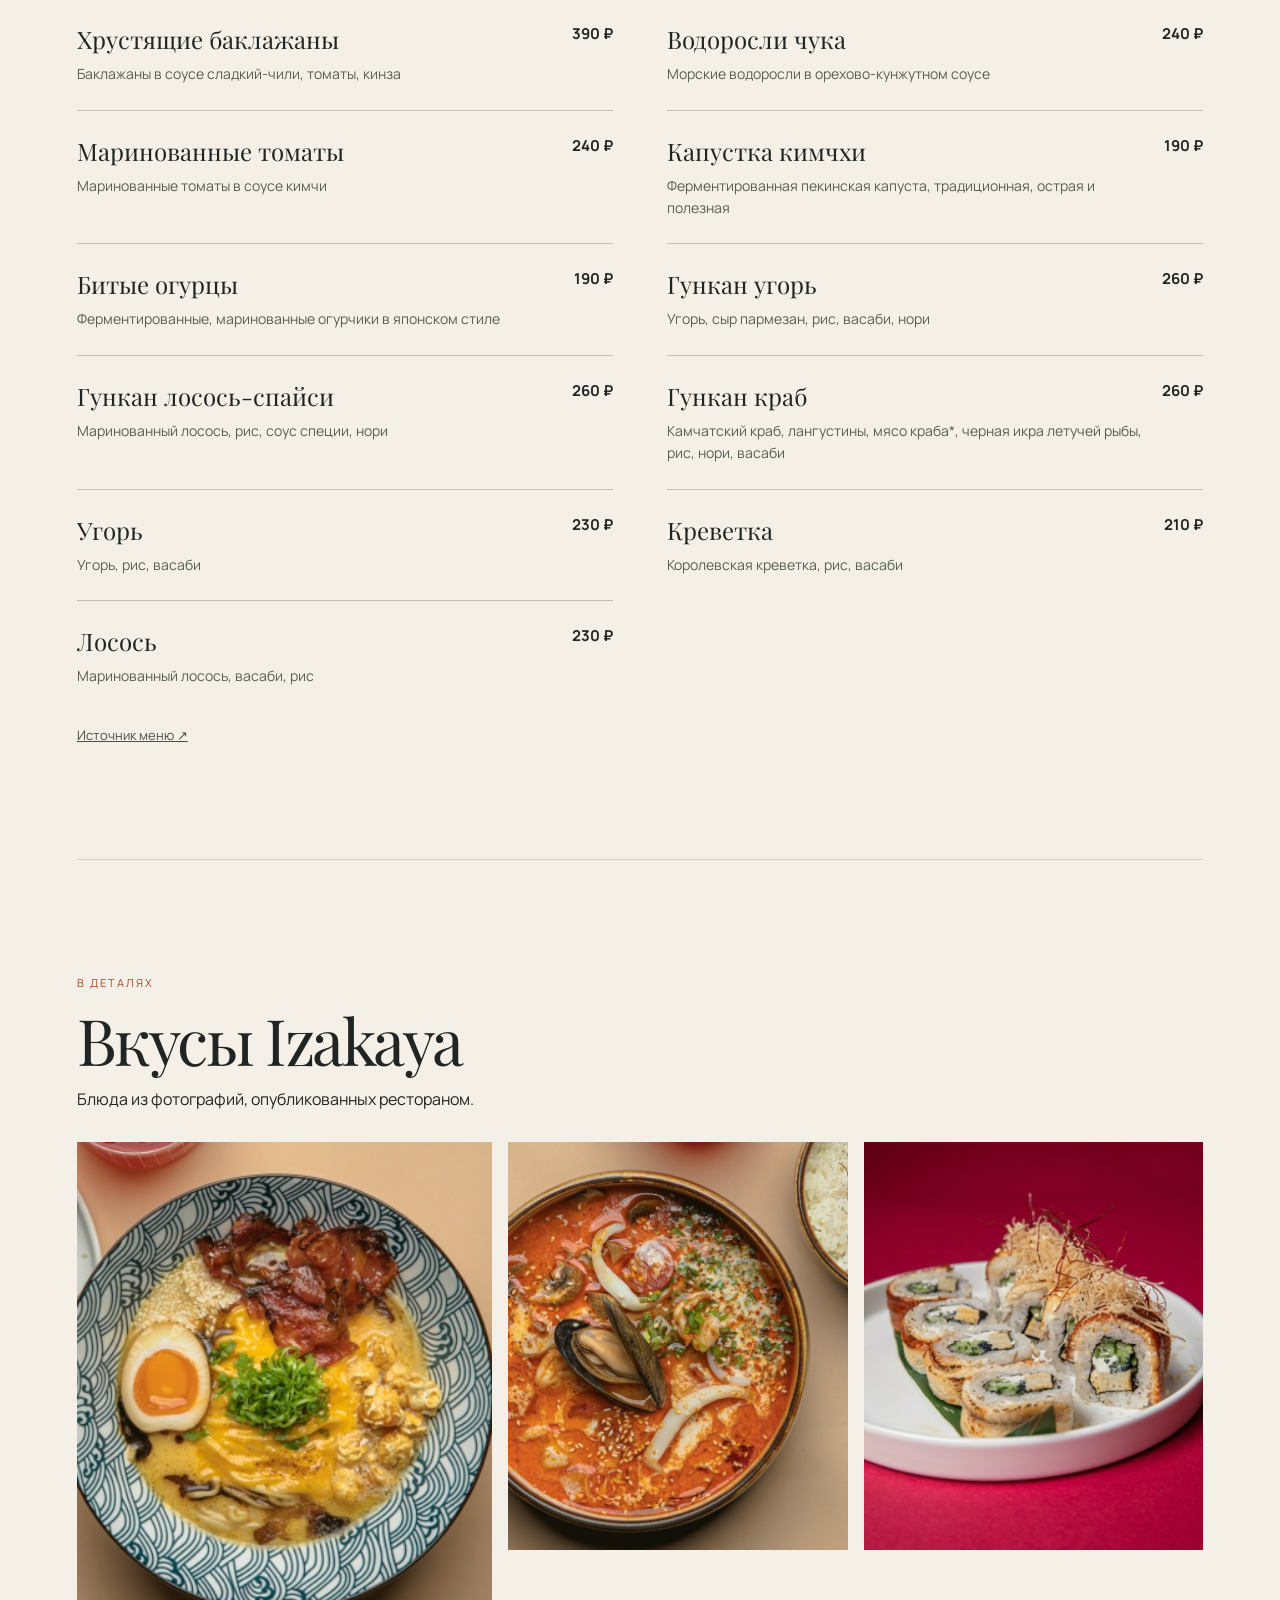
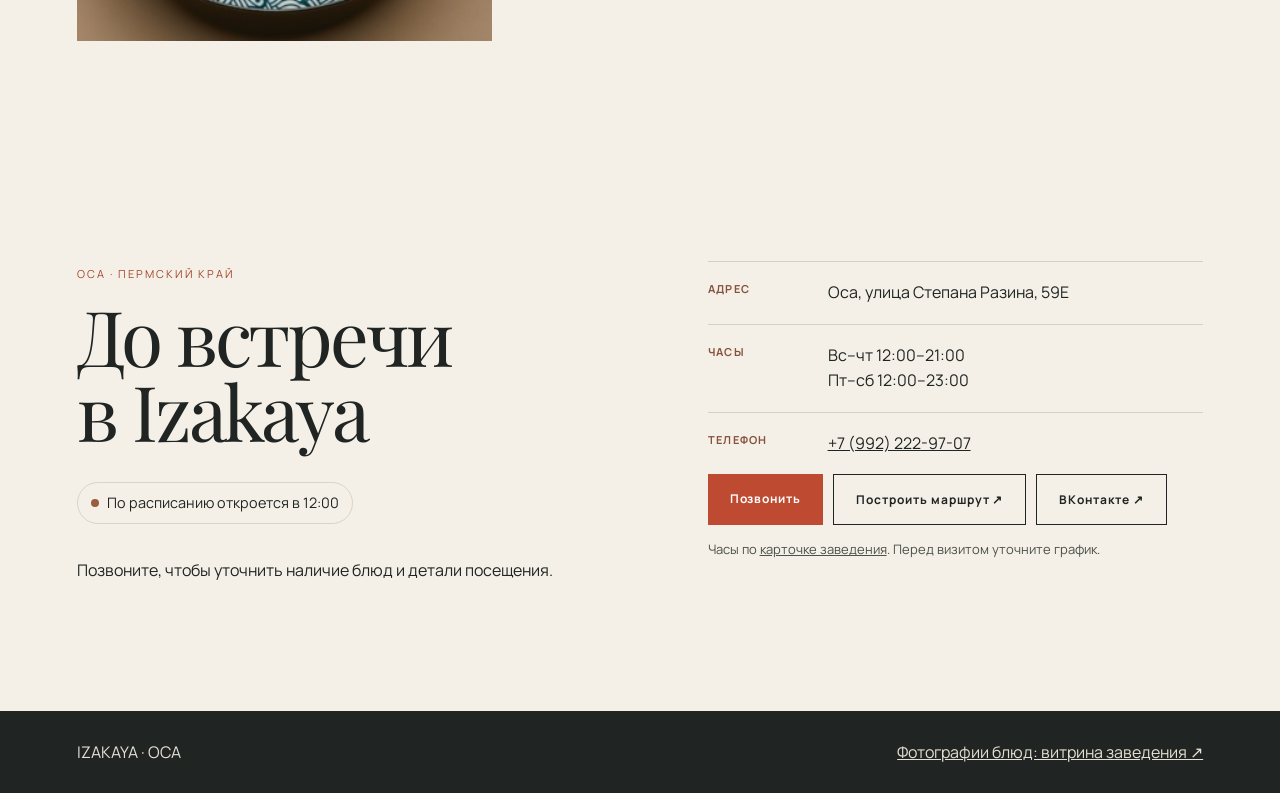
==== commit 97fcbbf9: "Redesign Izakaya and add interactive menu guide" ====
--- a/index.html
+++ b/index.html
@@ -1,6 +1,6 @@
 <!doctype html><html lang="ru"><head><meta charset="utf-8"><meta name="viewport" content="width=device-width,initial-scale=1"><meta name="theme-color" content="#252a28"><title>Izakaya — паназиатский ресторан в Осе</title><meta name="description" content="Izakaya в Осе: паназиатская кухня, меню, часы работы, адрес и телефон."><link rel="canonical" href="https://grappa159.github.io/perm-izakaya/"><meta property="og:type" content="website"><meta property="og:title" content="Izakaya — Оса"><meta property="og:description" content="Паназиатская кухня, меню и контакты ресторана Izakaya в Осе."><meta property="og:url" content="https://grappa159.github.io/perm-izakaya/"><script type="application/ld+json">{"@context":"https://schema.org","@type":"Restaurant","name":"Izakaya","url":"https://grappa159.github.io/perm-izakaya/","telephone":"+79922229707","address":{"@type":"PostalAddress","streetAddress":"улица Степана Разина, 59Е","addressLocality":"Оса","addressRegion":"Пермский край","addressCountry":"RU"}}</script><style>
 :root{--ink:#252a28;--cream:#f4efe6;--orange:#cf6a42;--pale:#d9c9b2;--line:#ddd3c5}*{box-sizing:border-box}html{scroll-behavior:smooth}body{margin:0;background:var(--cream);color:var(--ink);font-family:Arial,sans-serif}a{color:inherit}button,input{font:inherit}.wrap{width:min(1300px,90%);margin:auto}.top{height:86px;display:flex;align-items:center;justify-content:space-between;gap:20px}.brand{font-size:26px;letter-spacing:.16em;font-weight:700;text-decoration:none}.nav{display:flex;gap:28px;align-items:center}.nav a{font-size:12px;text-decoration:none;letter-spacing:.08em}.nav a:hover{color:var(--orange)}.menu-btn{display:none;background:none;border:1px solid #8c8880;padding:10px;color:inherit}.hero{background:var(--ink);color:var(--cream);padding:70px 0;overflow:hidden}.hero-grid{display:grid;grid-template-columns:1.1fr .9fr;gap:6%;align-items:center}.kicker{font-size:11px;letter-spacing:.18em;text-transform:uppercase;color:#e9a77f}.hero h1{font:400 clamp(72px,10vw,145px)/.84 Georgia,serif;letter-spacing:-.06em;margin:25px 0}.hero h1 em{color:#e9a77f;font-weight:400}.hero p{line-height:1.75;color:#ded8ce;max-width:430px}.button{display:inline-block;padding:16px 22px;text-decoration:none;background:var(--orange);color:#fff;font-size:12px;font-weight:700;letter-spacing:.08em;transition:transform .2s}.button:hover{transform:translateY(-3px)}.hero-img{display:grid;grid-template-columns:1fr 1fr;gap:10px;align-items:end}.hero-img img{width:100%;height:auto;aspect-ratio:4/5;object-fit:cover}.hero-img img:nth-child(2){margin-bottom:38px}.intro{padding:85px 0;display:grid;grid-template-columns:1fr 1fr;gap:10%}.intro h2,.catalog h2,.visit h2{font:400 clamp(44px,6vw,80px)/.98 Georgia,serif;letter-spacing:-.04em;margin:15px 0 25px}.intro p,.visit p{line-height:1.8;max-width:560px}.catalog{padding:80px 0;background:#e7dfd2}.catalog-lede{max-width:690px;line-height:1.7}.search{padding:15px;border:1px solid #777c74;width:min(100%,480px);background:#fff;color:#252a28;font-size:16px}.filters{display:flex;gap:9px;flex-wrap:wrap;margin:20px 0 30px}.filters button{background:none;border:1px solid #888d81;padding:10px 14px;border-radius:99px;cursor:pointer}.filters button[aria-pressed="true"],.filters button:hover{background:var(--ink);color:#fff}.items{display:grid;grid-template-columns:repeat(2,minmax(0,1fr));gap:0 42px}.item{padding:20px 0;border-top:1px solid #bdb5a9;display:flex;justify-content:space-between;gap:15px}.item h3{font:400 24px Georgia,serif;margin:0}.item p{font-size:13px;line-height:1.6;color:#575e55;margin:8px 0 0}.item strong{white-space:nowrap;font-size:15px}.catalog [hidden]{display:none!important}.menu-note{font-size:13px;line-height:1.7;color:#4c514a}.visit{padding:85px 0}.visit-grid{display:grid;grid-template-columns:1fr 1fr;gap:8%}.fact{border-top:1px solid var(--line);padding:18px 0;display:grid;grid-template-columns:110px 1fr;gap:10px;line-height:1.6}.fact strong{font-size:11px;text-transform:uppercase;letter-spacing:.12em;color:#87523d}.links{display:flex;gap:10px;flex-wrap:wrap}.outline{background:transparent;color:var(--ink);border:1px solid var(--ink)}footer{background:var(--ink);color:#e6dfd3;padding:30px 0}footer .wrap{display:flex;justify-content:space-between;gap:20px;flex-wrap:wrap}footer a{color:inherit}a:focus-visible,button:focus-visible,input:focus-visible{outline:3px solid #c75c35;outline-offset:3px}@media(max-width:760px){.menu-btn{display:block}.nav{display:none;position:absolute;top:76px;left:0;right:0;background:var(--cream);padding:22px 5%;flex-direction:column;align-items:flex-start;z-index:5}.nav.open{display:flex}.hero-grid,.intro,.visit-grid{grid-template-columns:1fr}.hero-grid{gap:35px}.hero{padding:50px 0}.hero-img img:nth-child(2){margin-bottom:20px}.intro{gap:12px}.items{grid-template-columns:1fr}.fact{grid-template-columns:90px 1fr}}@media(prefers-reduced-motion:reduce){html{scroll-behavior:auto}*,*:before,*:after{animation-duration:.01ms!important;animation-iteration-count:1!important;transition-duration:.01ms!important;scroll-behavior:auto!important}}
-</style><!-- venue visual refinement --><style>.hero{background:radial-gradient(ellipse at 83% 12%,rgba(154,67,43,.25),transparent 40%),linear-gradient(135deg,#25221f,#161b1b 65%,#302321)}.hero-img img{transition:transform .45s ease,filter .45s ease}.hero-img img:hover{transform:translateY(-5px);filter:saturate(1.08)}@media(prefers-reduced-motion:reduce){.daily-item,.row,.hero-img,.hero-img img{transition:none!important;transform:none!important}}</style><link rel="stylesheet" href="features.css"><link rel="stylesheet" href="fonts.css"></head><body><header class="top wrap"><a class="brand" href="#home" aria-label="Izakaya на главную">IZAKAYA</a><button class="menu-btn" aria-expanded="false" aria-controls="main-nav">Меню</button><nav id="main-nav" class="nav" aria-label="Навигация"><a href="#about">О ресторане</a><a href="#menu">Меню</a><a href="#gallery">Фото</a><a href="#visit">Контакты</a><a href="tel:+79922229707">Позвонить ↗</a></nav></header><main id="home"><section class="hero"><div class="wrap hero-grid"><div><span class="kicker">Паназиатская кухня · Оса</span><h1>Встречи<br>со вкусом<br><em>Азии.</em></h1><p>Рамен, роллы и горячие блюда в ресторане Izakaya на улице Степана Разина.</p><a class="button" href="#menu">Посмотреть меню ↓</a></div><div class="hero-img"><img src="dish-1.jpg" width="333" height="400" alt="Сырный рамен Izakaya"><img src="dish-2.jpg" width="333" height="400" alt="Том ям с морепродуктами Izakaya"></div></div></section><section id="about" class="wrap intro"><div><span class="kicker" style="color:#a4492c">Ресторан в Осе</span><h2>Вкус, который хочется разделить</h2></div><div><p>Izakaya — ресторан паназиатской кухни. В опубликованном меню — рамен, роллы, закуски и блюда с рисом.</p><p>Загляните на обед или ужин и уточните наличие любимых блюд перед визитом.</p></div></section><section class="catalog" id="menu"><div class="wrap"><span class="kicker" style="color:#a4492c">Izakaya · меню</span><h2>Выберите<br>свой вкус</h2><p class="catalog-lede">Блюда и цены из витрины заведения, проверенной 19 ноября 2026 года. Наличие и актуальную стоимость уточняйте по телефону.</p><label for="menu-search">Поиск по меню</label><p><input id="menu-search" class="search" type="search" placeholder="Например, рамен или ролл" autocomplete="off"></p><div id="filters" class="filters" role="group" aria-label="Категории меню"></div><div id="items" class="items" aria-live="polite"></div><p id="menu-state" class="menu-note" role="status">Загружаем меню…</p><noscript><p>Для просмотра меню включите JavaScript или откройте <a href="https://vk.ru/market-211583305">витрину ресторана</a>.</p></noscript><p class="menu-note"><a href="https://vk.ru/market-211583305">Источник меню ↗</a></p></div></section><section class="wrap gallery" id="gallery"><span class="kicker" style="color:#a4492c">В деталях</span><h2>Вкусы Izakaya</h2><p>Блюда из фотографий, опубликованных рестораном.</p><div class="gallery-grid"><button class="gallery-item" type="button" aria-label="Увеличить фотографию сырного рамена"><img src="dish-1.jpg" width="333" height="400" loading="lazy" alt="Сырный рамен Izakaya"></button><button class="gallery-item" type="button" aria-label="Увеличить фотографию том яма"><img src="dish-2.jpg" width="333" height="400" loading="lazy" alt="Том ям с морепродуктами Izakaya"></button><button class="gallery-item" type="button" aria-label="Увеличить фотографию роллов"><img src="dish-3.jpg" width="333" height="400" loading="lazy" alt="Роллы Izakaya"></button></div></section><section class="wrap visit" id="visit"><div class="visit-grid"><div><span class="kicker" style="color:#a4492c">Оса · Пермский край</span><h2>До встречи<br>в Izakaya</h2><p class="hours-status" id="hours-status" role="status">Часы работы уточняйте по телефону</p><p>Позвоните, чтобы уточнить наличие блюд и детали посещения.</p></div><div><div class="fact"><strong>Адрес</strong><span>Оса, улица Степана Разина, 59Е</span></div><div class="fact"><strong>Часы</strong><span>Вс–чт 12:00–21:00<br>Пт–сб 12:00–23:00</span></div><div class="fact"><strong>Телефон</strong><a href="tel:+79922229707">+7 (992) 222-97-07</a></div><div class="links"><a class="button" href="tel:+79922229707">Позвонить</a><a class="button outline" href="https://yandex.ru/maps/?text=Оса%2C%20улица%20Степана%20Разина%2C%2059Е">Построить маршрут ↗</a><a class="button outline" href="https://vk.ru/club211583305">ВКонтакте ↗</a></div><p class="menu-note">Часы по <a href="https://vk.ru/club211583305">карточке заведения</a>. Перед визитом уточните график.</p></div></div></section></main><footer><div class="wrap"><span>IZAKAYA · ОСА</span><a href="https://vk.ru/market-211583305">Фотографии блюд: витрина заведения ↗</a></div></footer><script>
+</style><!-- venue visual refinement --><style>.hero{background:radial-gradient(ellipse at 83% 12%,rgba(154,67,43,.25),transparent 40%),linear-gradient(135deg,#25221f,#161b1b 65%,#302321)}.hero-img img{transition:transform .45s ease,filter .45s ease}.hero-img img:hover{transform:translateY(-5px);filter:saturate(1.08)}@media(prefers-reduced-motion:reduce){.daily-item,.row,.hero-img,.hero-img img{transition:none!important;transform:none!important}}</style><link rel="stylesheet" href="features.css"><link rel="stylesheet" href="fonts.css"><link rel="stylesheet" href="redesign.css"></head><body><header class="top wrap"><a class="brand" href="#home" aria-label="Izakaya на главную">IZAKAYA</a><button class="menu-btn" aria-expanded="false" aria-controls="main-nav">Меню</button><nav id="main-nav" class="nav" aria-label="Навигация"><a href="#about">О ресторане</a><a href="#menu">Меню</a><a href="#gallery">Фото</a><a href="#visit">Контакты</a><a href="tel:+79922229707">Позвонить ↗</a></nav></header><main id="home"><section class="hero"><div class="wrap hero-grid"><div class="hero-copy"><p class="hero-overline"><span class="pulse-dot" aria-hidden="true"></span> Паназиатская кухня · Оса</p><h1>IZAKAYA<br><em>в Осе.</em></h1><p class="hero-lead">Рамен, роллы и блюда паназиатской кухни в Izakaya на улице Степана Разина.</p><div class="hero-actions"><a class="button" href="#menu">Открыть меню</a><a class="button hero-call" href="tel:+79922229707">Позвонить</a></div><div class="hero-meta"><span>Степана Разина, 59Е</span><span>Оса · Пермский край</span></div></div><div class="hero-art" aria-label="Блюда ресторана Izakaya"><figure class="hero-photo hero-photo-main"><img src="dish-1.jpg" width="333" height="400" fetchpriority="high" alt="Сырный рамен Izakaya"><figcaption>Рамен <span>из меню</span></figcaption></figure><figure class="hero-photo hero-photo-second"><img src="dish-2.jpg" width="333" height="400" alt="Том ям с морепродуктами Izakaya"><figcaption>Том ям <span>из меню</span></figcaption></figure><span class="hero-seal" aria-hidden="true">I Z A K A Y A<br>О С А</span></div></div></section><div class="flavor-strip" aria-label="Блюда меню"><div class="wrap"><span>РАМЕН</span><i>✳</i><span>РОЛЛЫ</span><i>✳</i><span>ЗАКУСКИ</span><i>✳</i><span>СУШИ</span><i>✳</i><span>ГОРЯЧЕЕ</span></div></div><section id="about" class="wrap intro"><div><span class="kicker">IZAKAYA · ОСА</span><h2>Встречи со вкусом <em>Азии.</em></h2></div><div class="intro-copy"><p>Izakaya — ресторан паназиатской кухни в Осе. В меню — наваристый рамен, роллы, закуски и горячие блюда с рисом.</p><p>Выберите то, что хочется попробовать, и уточните наличие перед визитом.</p><a class="text-link" href="#menu">Выбрать блюдо <span aria-hidden="true">↗</span></a></div></section><section class="menu-guide"><div class="wrap guide-inner"><div><span class="kicker">ВЫБЕРИТЕ СВОЙ ВКУС</span><h2>С чего начать?</h2><p>Пять разделов меню — от горячих супов до роллов и суши.</p></div><div class="guide-links"><a href="#menu" data-category="Супы"><span>01</span><strong>Супы</strong><b aria-hidden="true">↗</b></a><a href="#menu" data-category="Роллы"><span>02</span><strong>Роллы</strong><b aria-hidden="true">↗</b></a><a href="#menu" data-category="Закуски"><span>03</span><strong>Закуски</strong><b aria-hidden="true">↗</b></a><a href="#menu" data-category="Рис и горячее"><span>04</span><strong>Рис и горячее</strong><b aria-hidden="true">↗</b></a><a href="#menu" data-category="Суши и гунканы"><span>05</span><strong>Суши и гунканы</strong><b aria-hidden="true">↗</b></a></div></div></section><section class="catalog" id="menu"><div class="wrap"><span class="kicker" style="color:#a4492c">Izakaya · меню</span><h2>Выберите<br>свой вкус</h2><p class="catalog-lede">Блюда и цены из витрины заведения, проверенной 19 ноября 2026 года. Наличие и актуальную стоимость уточняйте по телефону.</p><label for="menu-search">Поиск по меню</label><p><input id="menu-search" class="search" type="search" placeholder="Например, рамен или ролл" autocomplete="off"></p><div id="filters" class="filters" role="group" aria-label="Категории меню"></div><div id="items" class="items" aria-live="polite"></div><p id="menu-state" class="menu-note" role="status">Загружаем меню…</p><noscript><p>Для просмотра меню включите JavaScript или откройте <a href="https://vk.ru/market-211583305">витрину ресторана</a>.</p></noscript><p class="menu-note"><a href="https://vk.ru/market-211583305">Источник меню ↗</a></p></div></section><section class="wrap gallery" id="gallery"><span class="kicker" style="color:#a4492c">В деталях</span><h2>Вкусы Izakaya</h2><p>Блюда из фотографий, опубликованных рестораном.</p><div class="gallery-grid"><button class="gallery-item" type="button" aria-label="Увеличить фотографию сырного рамена"><img src="dish-1.jpg" width="333" height="400" loading="lazy" alt="Сырный рамен Izakaya"></button><button class="gallery-item" type="button" aria-label="Увеличить фотографию том яма"><img src="dish-2.jpg" width="333" height="400" loading="lazy" alt="Том ям с морепродуктами Izakaya"></button><button class="gallery-item" type="button" aria-label="Увеличить фотографию роллов"><img src="dish-3.jpg" width="333" height="400" loading="lazy" alt="Роллы Izakaya"></button></div></section><section class="wrap visit" id="visit"><div class="visit-grid"><div><span class="kicker" style="color:#a4492c">Оса · Пермский край</span><h2>До встречи<br>в Izakaya</h2><p class="hours-status" id="hours-status" role="status">Часы работы уточняйте по телефону</p><p>Позвоните, чтобы уточнить наличие блюд и детали посещения.</p></div><div><div class="fact"><strong>Адрес</strong><span>Оса, улица Степана Разина, 59Е</span></div><div class="fact"><strong>Часы</strong><span>Вс–чт 12:00–21:00<br>Пт–сб 12:00–23:00</span></div><div class="fact"><strong>Телефон</strong><a href="tel:+79922229707">+7 (992) 222-97-07</a></div><div class="links"><a class="button" href="tel:+79922229707">Позвонить</a><a class="button outline" href="https://yandex.ru/maps/?text=Оса%2C%20улица%20Степана%20Разина%2C%2059Е">Построить маршрут ↗</a><a class="button outline" href="https://vk.ru/club211583305">ВКонтакте ↗</a></div><p class="menu-note">Часы по <a href="https://vk.ru/club211583305">карточке заведения</a>. Перед визитом уточните график.</p></div></div></section></main><footer><div class="wrap"><span>IZAKAYA · ОСА</span><a href="https://vk.ru/market-211583305">Фотографии блюд: витрина заведения ↗</a></div></footer><script>
 (()=>{const b=document.querySelector('.menu-btn'),n=document.getElementById('main-nav');b.addEventListener('click',()=>{const open=b.getAttribute('aria-expanded')!=='true';b.setAttribute('aria-expanded',String(open));n.classList.toggle('open',open)});n.querySelectorAll('a').forEach(a=>a.addEventListener('click',()=>{b.setAttribute('aria-expanded','false');n.classList.remove('open')}));})();
 (async()=>{const state=document.getElementById('menu-state'),list=document.getElementById('items'),filters=document.getElementById('filters'),search=document.getElementById('menu-search');let selected='Все',items=[];function paint(){const q=search.value.trim().toLocaleLowerCase('ru');list.replaceChildren();let count=0;items.forEach(x=>{if(selected!=='Все'&&x.section!==selected)return;if(q&&!(x.name+' '+x.description).toLocaleLowerCase('ru').includes(q))return;count++;const card=document.createElement('article'),copy=document.createElement('div'),title=document.createElement('h3'),desc=document.createElement('p'),price=document.createElement('strong');card.className='item';title.textContent=x.name;desc.textContent=x.description||'';price.textContent=x.priceLabel;copy.append(title);if(x.description)copy.append(desc);card.append(copy,price);list.append(card)});state.textContent=count?'':'Ничего не найдено. Попробуйте другой запрос.'}try{const response=await fetch('menu.json');if(!response.ok)throw Error('menu unavailable');const data=await response.json();if(!Array.isArray(data.items)||!Array.isArray(data.categories))throw Error('bad menu');items=data.items;['Все',...data.categories].forEach(cat=>{const button=document.createElement('button');button.type='button';button.textContent=cat;button.setAttribute('aria-pressed',String(cat===selected));button.addEventListener('click',()=>{selected=cat;filters.querySelectorAll('button').forEach(el=>el.setAttribute('aria-pressed',String(el===button)));paint()});filters.append(button)});search.addEventListener('input',paint);paint()}catch(e){state.textContent='Меню временно недоступно. Откройте витрину ресторана по ссылке ниже.'}})();
-</script><dialog class="lightbox" id="photo-dialog" aria-label="Просмотр фотографии"><button class="lightbox-close" id="photo-dialog-close" type="button">Закрыть</button><figure><img id="photo-dialog-image" alt=""><figcaption id="photo-dialog-caption"></figcaption></figure></dialog><script src="features.js" defer></script></body></html>+</script><dialog class="lightbox" id="photo-dialog" aria-label="Просмотр фотографии"><button class="lightbox-close" id="photo-dialog-close" type="button">Закрыть</button><figure><img id="photo-dialog-image" alt=""><figcaption id="photo-dialog-caption"></figcaption></figure></dialog><script src="features.js" defer></script><script src="redesign.js" defer></script></body></html>
--- a/redesign.css
+++ b/redesign.css
@@ -0,0 +1 @@
+:root{--ink:#202523;--cream:#f4f0e7;--orange:#be4b31;--line:#d5d0c5}body{background:#f4f0e7;color:var(--ink)}.wrap{width:min(1330px,88%)}.top{height:92px}.brand{font-weight:700;font-size:23px;letter-spacing:.22em}.nav{gap:30px}.nav a{font-size:12px;font-weight:600}.menu-btn{font-size:13px}.hero{padding:0;background:#202523;color:#f8f1e6}.hero-grid{min-height:660px;grid-template-columns:1fr 1fr;gap:4%;position:relative}.hero-copy{padding:68px 0 72px;position:relative;z-index:1}.hero-overline{color:#f0b2a0!important;font-size:11px;letter-spacing:.18em;text-transform:uppercase;display:flex;align-items:center;gap:10px}.pulse-dot{width:7px;height:7px;border-radius:50%;background:#ed8e6f;box-shadow:0 0 0 5px rgba(237,142,111,.12)}.hero h1{font-size:clamp(56px,6.8vw,104px);line-height:1.02;letter-spacing:-.055em;margin:35px 0 25px}.hero h1 em{font-weight:400;color:#e69a7e}.hero-lead{max-width:410px;line-height:1.85!important;font-size:16px;color:#e2dcd1!important}.hero-actions{display:flex;gap:12px;flex-wrap:wrap;margin-top:30px}.hero-actions .button{padding:17px 24px}.hero-call{background:transparent;border:1px solid #aaa69c;color:#f9f4eb}.hero-meta{display:flex;gap:24px;flex-wrap:wrap;margin-top:62px;padding-top:20px;border-top:1px solid #777a70;color:#ddd6c9;font-size:11px;letter-spacing:.1em;text-transform:uppercase}.hero-art{min-height:550px;position:relative;display:flex;align-items:center;justify-content:center;gap:18px}.hero-art:before{content:"";position:absolute;inset:4% -15% 0 -5%;background:radial-gradient(ellipse at 60% 45%,rgba(177,91,61,.27),transparent 58%);pointer-events:none}.hero-photo{position:relative;width:min(46%,260px);margin:0}.hero-photo img{width:100%;height:auto;aspect-ratio:333/400;display:block;object-fit:cover}.hero-photo-main{transform:translateY(42px)}.hero-photo-second{transform:translateY(-48px)}.hero-photo figcaption{display:flex;justify-content:space-between;gap:8px;padding:12px 0;border-bottom:1px solid #797d73;font-size:12px}.hero-photo figcaption span{color:#bab9ae;font-size:10px;text-transform:uppercase;letter-spacing:.12em}.hero-seal{position:absolute;right:2%;bottom:8%;width:87px;height:87px;display:grid;place-content:center;text-align:center;border:1px solid #c98c70;border-radius:50%;font-size:9px;line-height:1.7;letter-spacing:.13em;color:#e2a488}.flavor-strip{background:#bf4d33;color:#fff7ed}.flavor-strip .wrap{min-height:68px;display:flex;align-items:center;justify-content:space-between;gap:15px;overflow:auto;white-space:nowrap;font-size:11px;font-weight:700;letter-spacing:.18em}.flavor-strip i{font-style:normal;font-size:17px;opacity:.8}.intro{padding:120px 0;gap:12%}.intro h2,.catalog h2,.visit h2,.menu-guide h2,.gallery h2{font-family:'Playfair Display',Georgia,serif;font-weight:400}.intro h2{max-width:600px;line-height:1.05}.intro h2 em{font-weight:400;color:#b64b32}.intro .kicker,.menu-guide .kicker{color:#a6422a}.intro-copy{align-self:end}.intro-copy p{font-size:16px;line-height:1.85}.text-link{display:inline-block;margin-top:15px;padding-bottom:7px;border-bottom:1px solid #a6422a;text-decoration:none;font-size:12px;font-weight:700;letter-spacing:.08em;text-transform:uppercase}.menu-guide{padding:90px 0;background:#e8e2d7}.guide-inner{display:grid;grid-template-columns:1fr 1fr;gap:10%}.menu-guide h2{font-size:clamp(44px,5vw,70px);line-height:1;margin:20px 0}.menu-guide p{max-width:400px;line-height:1.8}.guide-links a{display:grid;grid-template-columns:42px 1fr auto;gap:8px;align-items:center;padding:18px 0;border-top:1px solid #bcb5a9;text-decoration:none;transition:color .2s,padding .2s}.guide-links a:last-child{border-bottom:1px solid #bcb5a9}.guide-links a:hover{color:#b54530;padding-left:8px}.guide-links span{font-size:11px;color:#9b6450}.guide-links strong{font-family:'Playfair Display',Georgia,serif;font-size:23px;font-weight:400}.guide-links b{font-size:16px;font-weight:400}.catalog{padding:100px 0;background:#f4f0e7}.catalog-lede{max-width:610px}.search{border-color:#aaa498;background:transparent}.filters button{border-color:#aaa498}.items{gap:0 54px}.item{border-color:#c7c0b4;padding:24px 0}.item h3{font-family:'Playfair Display',Georgia,serif}.item p{font-size:14px}.gallery{padding:110px 0}.gallery h2{max-width:650px}.visit{padding:110px 0}.visit-grid{gap:12%}.button{transition:transform .25s,background .25s}.button:hover{background:#923d2b}.outline:hover{color:white}.gallery-item{aspect-ratio:333/400}.gallery-item img{object-fit:cover}@media(max-width:760px){.wrap{width:89%}.top{height:76px}.nav{top:76px}.hero-grid{display:block;min-height:0}.hero-copy{padding:55px 0 20px}.hero h1{font-size:clamp(45px,11vw,75px);line-height:1.04}.hero-meta{margin-top:38px}.hero-art{min-height:0;padding:30px 0 70px;gap:12px;align-items:center}.hero-photo{width:46%}.hero-photo-main{transform:translateY(15px)}.hero-photo-second{transform:translateY(-15px)}.hero-seal{width:65px;height:65px;font-size:7px;bottom:4%}.flavor-strip .wrap{min-height:55px;gap:22px}.intro{padding:75px 0;gap:10px}.guide-inner{grid-template-columns:1fr;gap:25px}.menu-guide,.catalog,.gallery,.visit{padding:70px 0}.gallery-grid{grid-template-columns:1fr 1fr}.gallery-item:first-child{grid-column:1/-1;aspect-ratio:16/11}.item h3{font-size:22px}}@media(prefers-reduced-motion:reduce){html{scroll-behavior:auto}.guide-links a,.button{transition:none!important}}
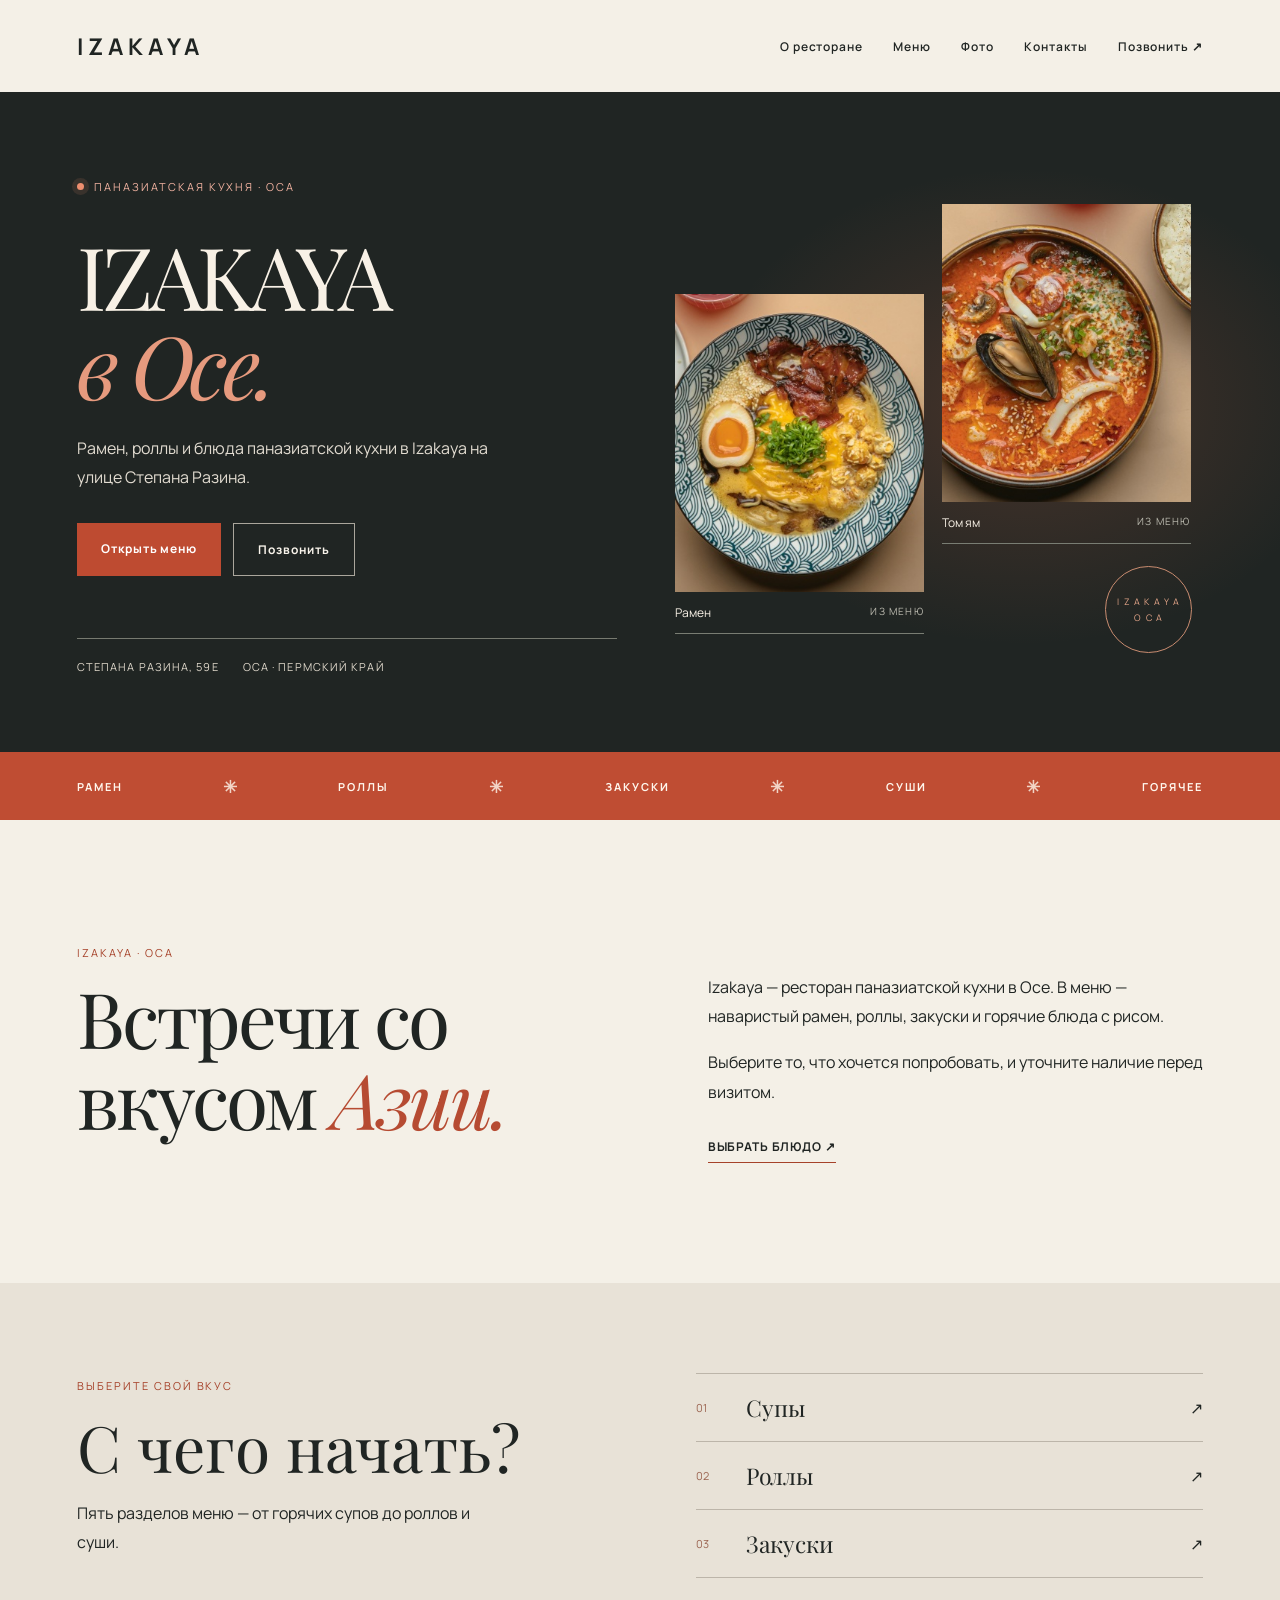
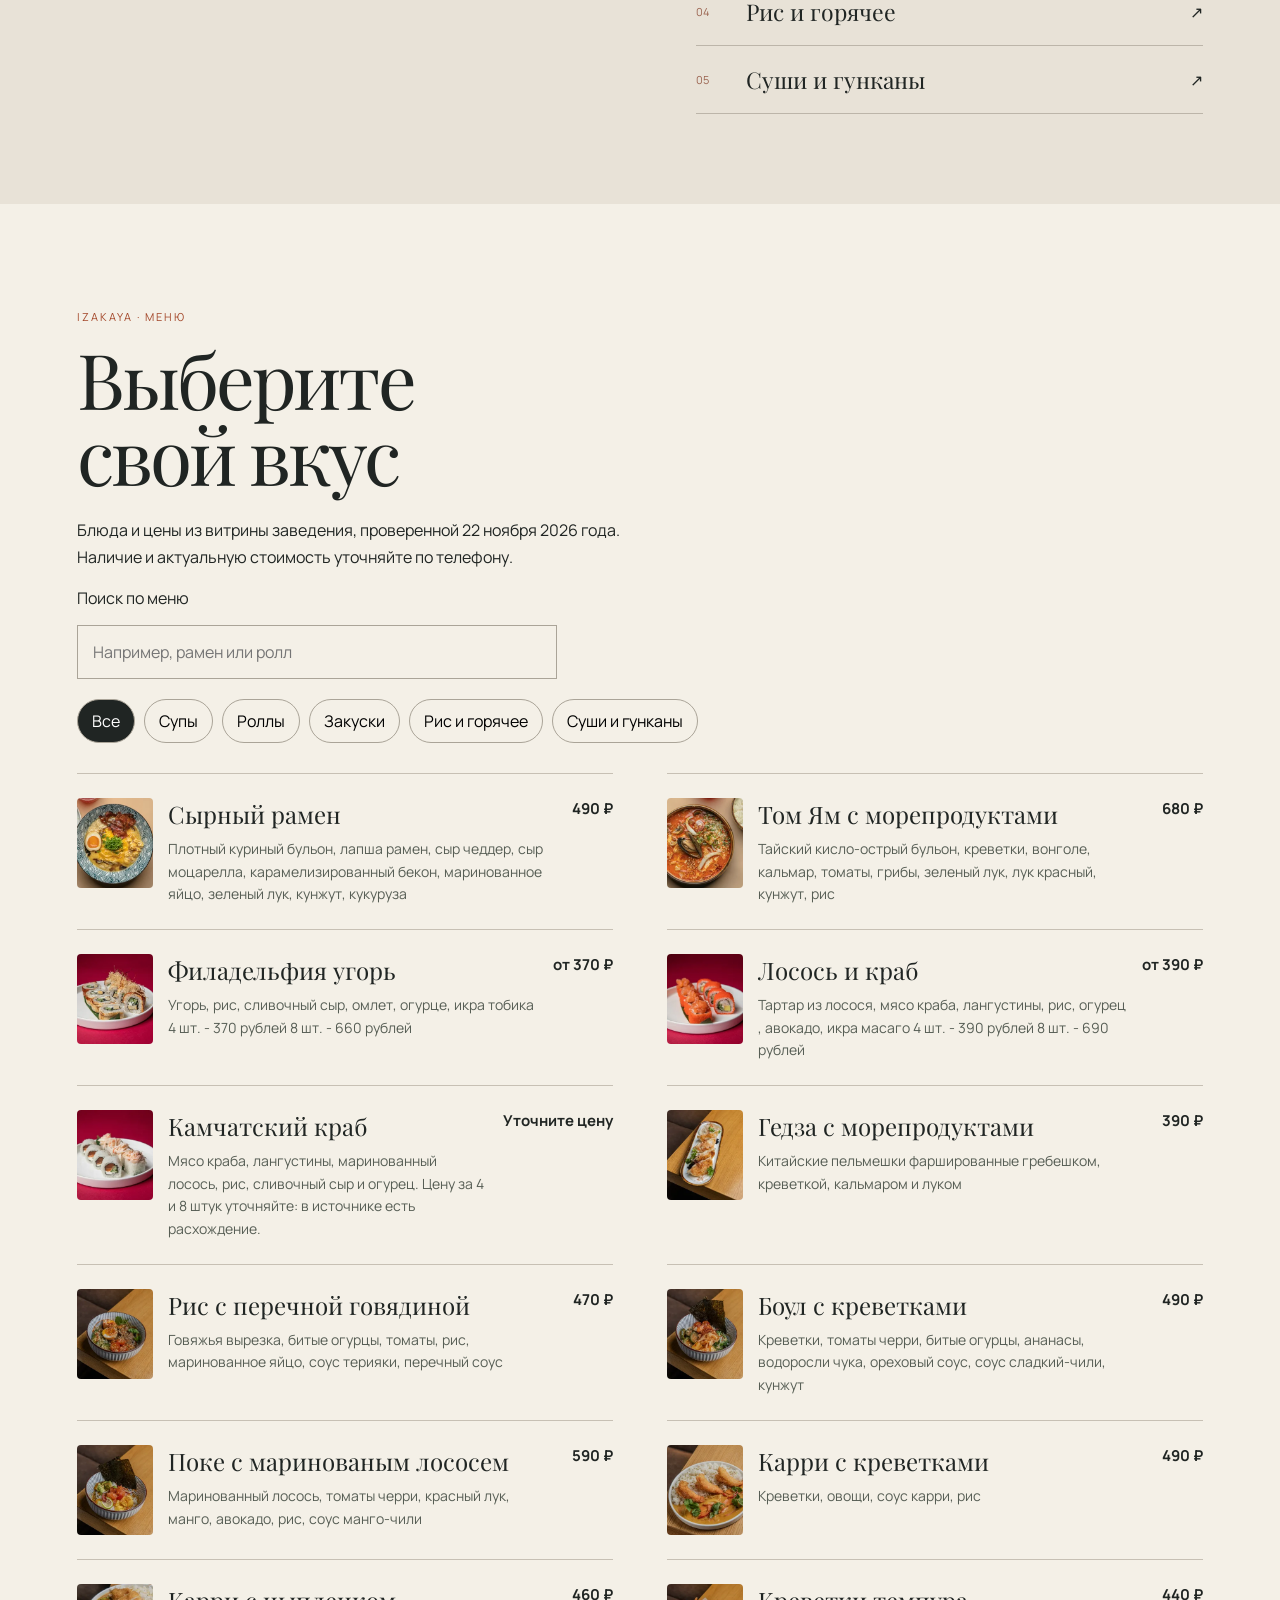
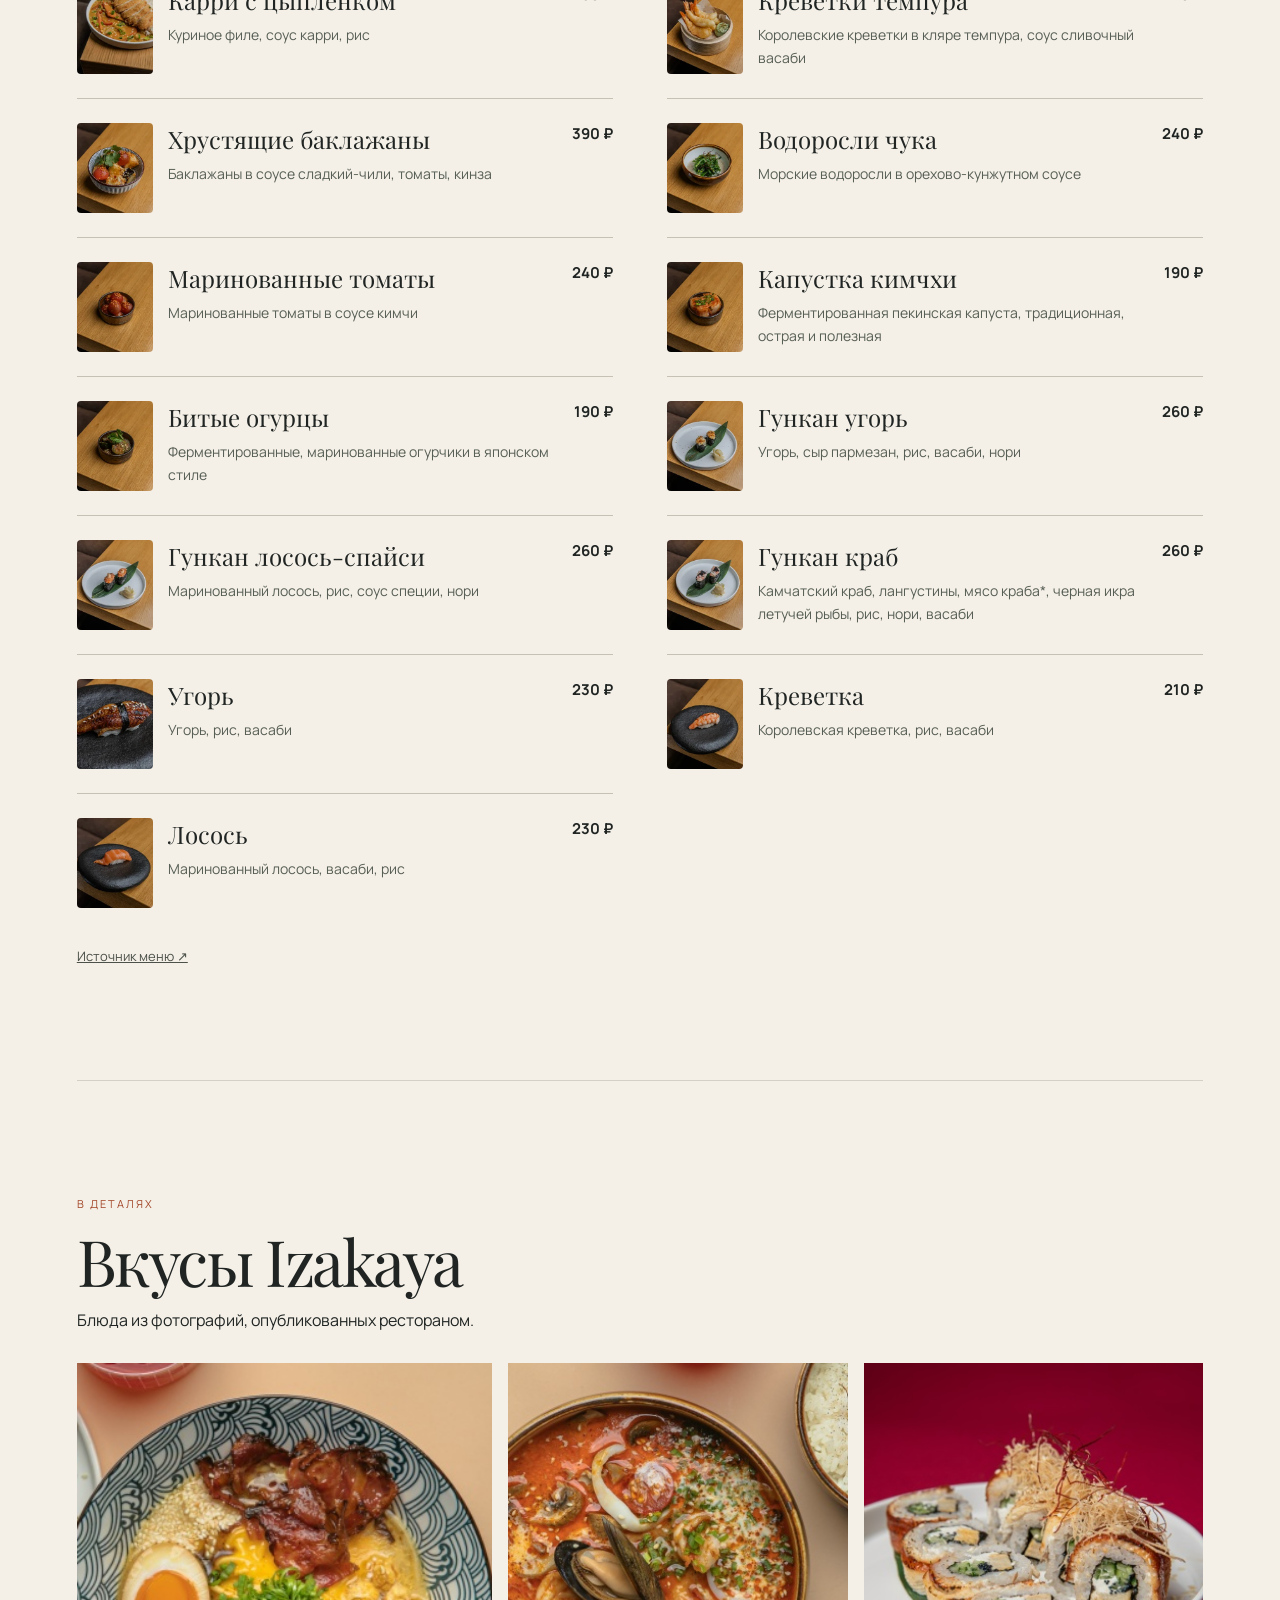
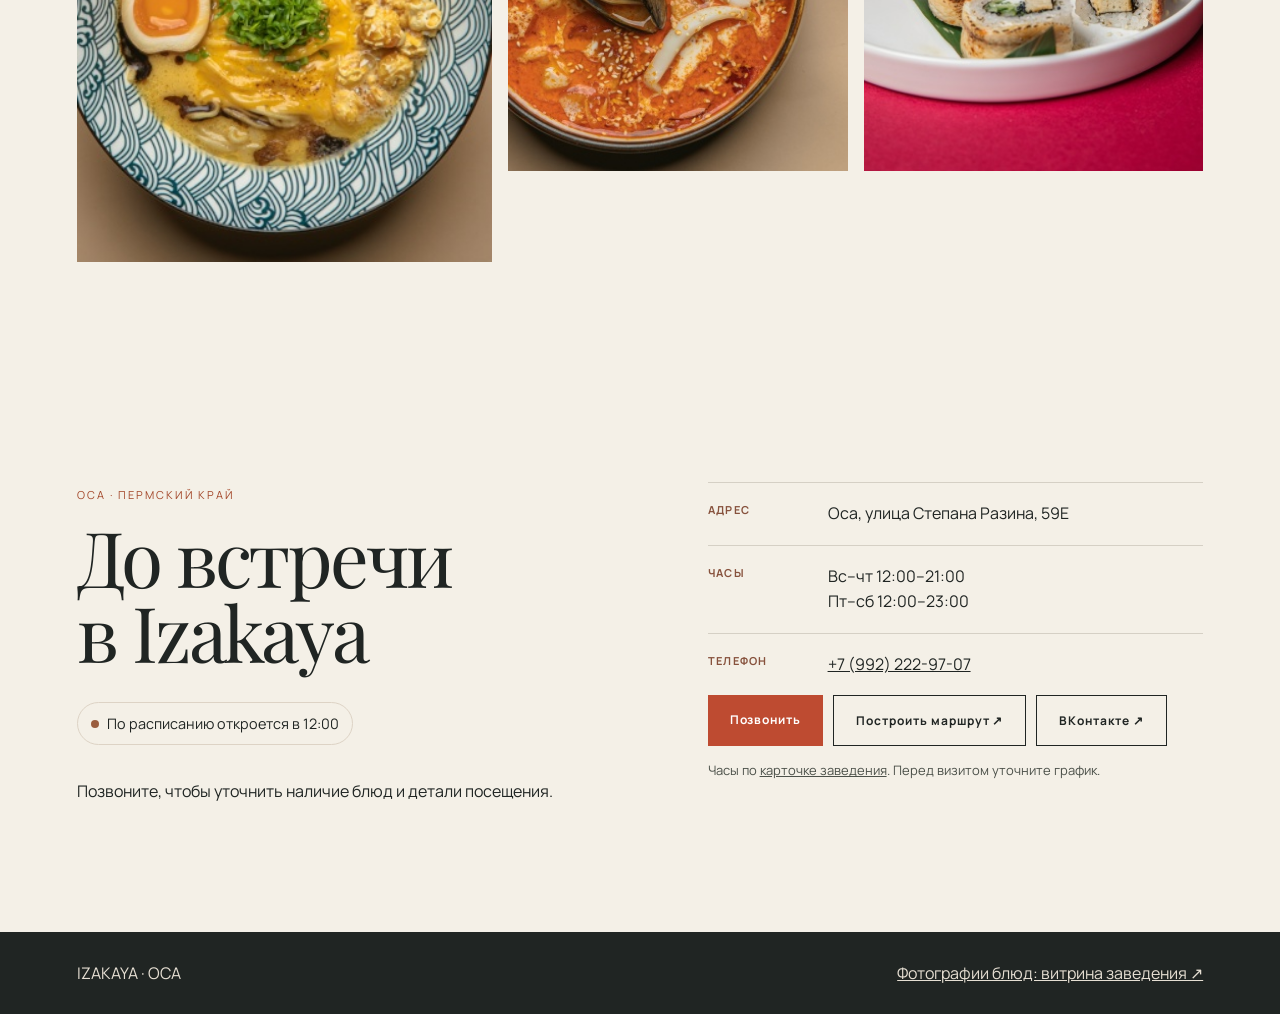
==== commit eb1be3a2: "Show each menu item with its verified storefront photo" ====
--- a/index.html
+++ b/index.html
@@ -1,6 +1,18 @@
 <!doctype html><html lang="ru"><head><meta charset="utf-8"><meta name="viewport" content="width=device-width,initial-scale=1"><meta name="theme-color" content="#252a28"><title>Izakaya — паназиатский ресторан в Осе</title><meta name="description" content="Izakaya в Осе: паназиатская кухня, меню, часы работы, адрес и телефон."><link rel="canonical" href="https://grappa159.github.io/perm-izakaya/"><meta property="og:type" content="website"><meta property="og:title" content="Izakaya — Оса"><meta property="og:description" content="Паназиатская кухня, меню и контакты ресторана Izakaya в Осе."><meta property="og:url" content="https://grappa159.github.io/perm-izakaya/"><script type="application/ld+json">{"@context":"https://schema.org","@type":"Restaurant","name":"Izakaya","url":"https://grappa159.github.io/perm-izakaya/","telephone":"+79922229707","address":{"@type":"PostalAddress","streetAddress":"улица Степана Разина, 59Е","addressLocality":"Оса","addressRegion":"Пермский край","addressCountry":"RU"}}</script><style>
 :root{--ink:#252a28;--cream:#f4efe6;--orange:#cf6a42;--pale:#d9c9b2;--line:#ddd3c5}*{box-sizing:border-box}html{scroll-behavior:smooth}body{margin:0;background:var(--cream);color:var(--ink);font-family:Arial,sans-serif}a{color:inherit}button,input{font:inherit}.wrap{width:min(1300px,90%);margin:auto}.top{height:86px;display:flex;align-items:center;justify-content:space-between;gap:20px}.brand{font-size:26px;letter-spacing:.16em;font-weight:700;text-decoration:none}.nav{display:flex;gap:28px;align-items:center}.nav a{font-size:12px;text-decoration:none;letter-spacing:.08em}.nav a:hover{color:var(--orange)}.menu-btn{display:none;background:none;border:1px solid #8c8880;padding:10px;color:inherit}.hero{background:var(--ink);color:var(--cream);padding:70px 0;overflow:hidden}.hero-grid{display:grid;grid-template-columns:1.1fr .9fr;gap:6%;align-items:center}.kicker{font-size:11px;letter-spacing:.18em;text-transform:uppercase;color:#e9a77f}.hero h1{font:400 clamp(72px,10vw,145px)/.84 Georgia,serif;letter-spacing:-.06em;margin:25px 0}.hero h1 em{color:#e9a77f;font-weight:400}.hero p{line-height:1.75;color:#ded8ce;max-width:430px}.button{display:inline-block;padding:16px 22px;text-decoration:none;background:var(--orange);color:#fff;font-size:12px;font-weight:700;letter-spacing:.08em;transition:transform .2s}.button:hover{transform:translateY(-3px)}.hero-img{display:grid;grid-template-columns:1fr 1fr;gap:10px;align-items:end}.hero-img img{width:100%;height:auto;aspect-ratio:4/5;object-fit:cover}.hero-img img:nth-child(2){margin-bottom:38px}.intro{padding:85px 0;display:grid;grid-template-columns:1fr 1fr;gap:10%}.intro h2,.catalog h2,.visit h2{font:400 clamp(44px,6vw,80px)/.98 Georgia,serif;letter-spacing:-.04em;margin:15px 0 25px}.intro p,.visit p{line-height:1.8;max-width:560px}.catalog{padding:80px 0;background:#e7dfd2}.catalog-lede{max-width:690px;line-height:1.7}.search{padding:15px;border:1px solid #777c74;width:min(100%,480px);background:#fff;color:#252a28;font-size:16px}.filters{display:flex;gap:9px;flex-wrap:wrap;margin:20px 0 30px}.filters button{background:none;border:1px solid #888d81;padding:10px 14px;border-radius:99px;cursor:pointer}.filters button[aria-pressed="true"],.filters button:hover{background:var(--ink);color:#fff}.items{display:grid;grid-template-columns:repeat(2,minmax(0,1fr));gap:0 42px}.item{padding:20px 0;border-top:1px solid #bdb5a9;display:flex;justify-content:space-between;gap:15px}.item h3{font:400 24px Georgia,serif;margin:0}.item p{font-size:13px;line-height:1.6;color:#575e55;margin:8px 0 0}.item strong{white-space:nowrap;font-size:15px}.catalog [hidden]{display:none!important}.menu-note{font-size:13px;line-height:1.7;color:#4c514a}.visit{padding:85px 0}.visit-grid{display:grid;grid-template-columns:1fr 1fr;gap:8%}.fact{border-top:1px solid var(--line);padding:18px 0;display:grid;grid-template-columns:110px 1fr;gap:10px;line-height:1.6}.fact strong{font-size:11px;text-transform:uppercase;letter-spacing:.12em;color:#87523d}.links{display:flex;gap:10px;flex-wrap:wrap}.outline{background:transparent;color:var(--ink);border:1px solid var(--ink)}footer{background:var(--ink);color:#e6dfd3;padding:30px 0}footer .wrap{display:flex;justify-content:space-between;gap:20px;flex-wrap:wrap}footer a{color:inherit}a:focus-visible,button:focus-visible,input:focus-visible{outline:3px solid #c75c35;outline-offset:3px}@media(max-width:760px){.menu-btn{display:block}.nav{display:none;position:absolute;top:76px;left:0;right:0;background:var(--cream);padding:22px 5%;flex-direction:column;align-items:flex-start;z-index:5}.nav.open{display:flex}.hero-grid,.intro,.visit-grid{grid-template-columns:1fr}.hero-grid{gap:35px}.hero{padding:50px 0}.hero-img img:nth-child(2){margin-bottom:20px}.intro{gap:12px}.items{grid-template-columns:1fr}.fact{grid-template-columns:90px 1fr}}@media(prefers-reduced-motion:reduce){html{scroll-behavior:auto}*,*:before,*:after{animation-duration:.01ms!important;animation-iteration-count:1!important;transition-duration:.01ms!important;scroll-behavior:auto!important}}
-</style><!-- venue visual refinement --><style>.hero{background:radial-gradient(ellipse at 83% 12%,rgba(154,67,43,.25),transparent 40%),linear-gradient(135deg,#25221f,#161b1b 65%,#302321)}.hero-img img{transition:transform .45s ease,filter .45s ease}.hero-img img:hover{transform:translateY(-5px);filter:saturate(1.08)}@media(prefers-reduced-motion:reduce){.daily-item,.row,.hero-img,.hero-img img{transition:none!important;transform:none!important}}</style><link rel="stylesheet" href="features.css"><link rel="stylesheet" href="fonts.css"><link rel="stylesheet" href="redesign.css"></head><body><header class="top wrap"><a class="brand" href="#home" aria-label="Izakaya на главную">IZAKAYA</a><button class="menu-btn" aria-expanded="false" aria-controls="main-nav">Меню</button><nav id="main-nav" class="nav" aria-label="Навигация"><a href="#about">О ресторане</a><a href="#menu">Меню</a><a href="#gallery">Фото</a><a href="#visit">Контакты</a><a href="tel:+79922229707">Позвонить ↗</a></nav></header><main id="home"><section class="hero"><div class="wrap hero-grid"><div class="hero-copy"><p class="hero-overline"><span class="pulse-dot" aria-hidden="true"></span> Паназиатская кухня · Оса</p><h1>IZAKAYA<br><em>в Осе.</em></h1><p class="hero-lead">Рамен, роллы и блюда паназиатской кухни в Izakaya на улице Степана Разина.</p><div class="hero-actions"><a class="button" href="#menu">Открыть меню</a><a class="button hero-call" href="tel:+79922229707">Позвонить</a></div><div class="hero-meta"><span>Степана Разина, 59Е</span><span>Оса · Пермский край</span></div></div><div class="hero-art" aria-label="Блюда ресторана Izakaya"><figure class="hero-photo hero-photo-main"><img src="dish-1.jpg" width="333" height="400" fetchpriority="high" alt="Сырный рамен Izakaya"><figcaption>Рамен <span>из меню</span></figcaption></figure><figure class="hero-photo hero-photo-second"><img src="dish-2.jpg" width="333" height="400" alt="Том ям с морепродуктами Izakaya"><figcaption>Том ям <span>из меню</span></figcaption></figure><span class="hero-seal" aria-hidden="true">I Z A K A Y A<br>О С А</span></div></div></section><div class="flavor-strip" aria-label="Блюда меню"><div class="wrap"><span>РАМЕН</span><i>✳</i><span>РОЛЛЫ</span><i>✳</i><span>ЗАКУСКИ</span><i>✳</i><span>СУШИ</span><i>✳</i><span>ГОРЯЧЕЕ</span></div></div><section id="about" class="wrap intro"><div><span class="kicker">IZAKAYA · ОСА</span><h2>Встречи со вкусом <em>Азии.</em></h2></div><div class="intro-copy"><p>Izakaya — ресторан паназиатской кухни в Осе. В меню — наваристый рамен, роллы, закуски и горячие блюда с рисом.</p><p>Выберите то, что хочется попробовать, и уточните наличие перед визитом.</p><a class="text-link" href="#menu">Выбрать блюдо <span aria-hidden="true">↗</span></a></div></section><section class="menu-guide"><div class="wrap guide-inner"><div><span class="kicker">ВЫБЕРИТЕ СВОЙ ВКУС</span><h2>С чего начать?</h2><p>Пять разделов меню — от горячих супов до роллов и суши.</p></div><div class="guide-links"><a href="#menu" data-category="Супы"><span>01</span><strong>Супы</strong><b aria-hidden="true">↗</b></a><a href="#menu" data-category="Роллы"><span>02</span><strong>Роллы</strong><b aria-hidden="true">↗</b></a><a href="#menu" data-category="Закуски"><span>03</span><strong>Закуски</strong><b aria-hidden="true">↗</b></a><a href="#menu" data-category="Рис и горячее"><span>04</span><strong>Рис и горячее</strong><b aria-hidden="true">↗</b></a><a href="#menu" data-category="Суши и гунканы"><span>05</span><strong>Суши и гунканы</strong><b aria-hidden="true">↗</b></a></div></div></section><section class="catalog" id="menu"><div class="wrap"><span class="kicker" style="color:#a4492c">Izakaya · меню</span><h2>Выберите<br>свой вкус</h2><p class="catalog-lede">Блюда и цены из витрины заведения, проверенной 19 ноября 2026 года. Наличие и актуальную стоимость уточняйте по телефону.</p><label for="menu-search">Поиск по меню</label><p><input id="menu-search" class="search" type="search" placeholder="Например, рамен или ролл" autocomplete="off"></p><div id="filters" class="filters" role="group" aria-label="Категории меню"></div><div id="items" class="items" aria-live="polite"></div><p id="menu-state" class="menu-note" role="status">Загружаем меню…</p><noscript><p>Для просмотра меню включите JavaScript или откройте <a href="https://vk.ru/market-211583305">витрину ресторана</a>.</p></noscript><p class="menu-note"><a href="https://vk.ru/market-211583305">Источник меню ↗</a></p></div></section><section class="wrap gallery" id="gallery"><span class="kicker" style="color:#a4492c">В деталях</span><h2>Вкусы Izakaya</h2><p>Блюда из фотографий, опубликованных рестораном.</p><div class="gallery-grid"><button class="gallery-item" type="button" aria-label="Увеличить фотографию сырного рамена"><img src="dish-1.jpg" width="333" height="400" loading="lazy" alt="Сырный рамен Izakaya"></button><button class="gallery-item" type="button" aria-label="Увеличить фотографию том яма"><img src="dish-2.jpg" width="333" height="400" loading="lazy" alt="Том ям с морепродуктами Izakaya"></button><button class="gallery-item" type="button" aria-label="Увеличить фотографию роллов"><img src="dish-3.jpg" width="333" height="400" loading="lazy" alt="Роллы Izakaya"></button></div></section><section class="wrap visit" id="visit"><div class="visit-grid"><div><span class="kicker" style="color:#a4492c">Оса · Пермский край</span><h2>До встречи<br>в Izakaya</h2><p class="hours-status" id="hours-status" role="status">Часы работы уточняйте по телефону</p><p>Позвоните, чтобы уточнить наличие блюд и детали посещения.</p></div><div><div class="fact"><strong>Адрес</strong><span>Оса, улица Степана Разина, 59Е</span></div><div class="fact"><strong>Часы</strong><span>Вс–чт 12:00–21:00<br>Пт–сб 12:00–23:00</span></div><div class="fact"><strong>Телефон</strong><a href="tel:+79922229707">+7 (992) 222-97-07</a></div><div class="links"><a class="button" href="tel:+79922229707">Позвонить</a><a class="button outline" href="https://yandex.ru/maps/?text=Оса%2C%20улица%20Степана%20Разина%2C%2059Е">Построить маршрут ↗</a><a class="button outline" href="https://vk.ru/club211583305">ВКонтакте ↗</a></div><p class="menu-note">Часы по <a href="https://vk.ru/club211583305">карточке заведения</a>. Перед визитом уточните график.</p></div></div></section></main><footer><div class="wrap"><span>IZAKAYA · ОСА</span><a href="https://vk.ru/market-211583305">Фотографии блюд: витрина заведения ↗</a></div></footer><script>
+</style><!-- venue visual refinement --><style>.hero{background:radial-gradient(ellipse at 83% 12%,rgba(154,67,43,.25),transparent 40%),linear-gradient(135deg,#25221f,#161b1b 65%,#302321)}.hero-img img{transition:transform .45s ease,filter .45s ease}.hero-img img:hover{transform:translateY(-5px);filter:saturate(1.08)}@media(prefers-reduced-motion:reduce){.daily-item,.row,.hero-img,.hero-img img{transition:none!important;transform:none!important}}</style><link rel="stylesheet" href="features.css"><link rel="stylesheet" href="fonts.css"><link rel="stylesheet" href="redesign.css"></head><body><header class="top wrap"><a class="brand" href="#home" aria-label="Izakaya на главную">IZAKAYA</a><button class="menu-btn" aria-expanded="false" aria-controls="main-nav">Меню</button><nav id="main-nav" class="nav" aria-label="Навигация"><a href="#about">О ресторане</a><a href="#menu">Меню</a><a href="#gallery">Фото</a><a href="#visit">Контакты</a><a href="tel:+79922229707">Позвонить ↗</a></nav></header><main id="home"><section class="hero"><div class="wrap hero-grid"><div class="hero-copy"><p class="hero-overline"><span class="pulse-dot" aria-hidden="true"></span> Паназиатская кухня · Оса</p><h1>IZAKAYA<br><em>в Осе.</em></h1><p class="hero-lead">Рамен, роллы и блюда паназиатской кухни в Izakaya на улице Степана Разина.</p><div class="hero-actions"><a class="button" href="#menu">Открыть меню</a><a class="button hero-call" href="tel:+79922229707">Позвонить</a></div><div class="hero-meta"><span>Степана Разина, 59Е</span><span>Оса · Пермский край</span></div></div><div class="hero-art" aria-label="Блюда ресторана Izakaya"><figure class="hero-photo hero-photo-main"><img src="dish-1.jpg" width="333" height="400" fetchpriority="high" alt="Сырный рамен Izakaya"><figcaption>Рамен <span>из меню</span></figcaption></figure><figure class="hero-photo hero-photo-second"><img src="dish-2.jpg" width="333" height="400" alt="Том ям с морепродуктами Izakaya"><figcaption>Том ям <span>из меню</span></figcaption></figure><span class="hero-seal" aria-hidden="true">I Z A K A Y A<br>О С А</span></div></div></section><div class="flavor-strip" aria-label="Блюда меню"><div class="wrap"><span>РАМЕН</span><i>✳</i><span>РОЛЛЫ</span><i>✳</i><span>ЗАКУСКИ</span><i>✳</i><span>СУШИ</span><i>✳</i><span>ГОРЯЧЕЕ</span></div></div><section id="about" class="wrap intro"><div><span class="kicker">IZAKAYA · ОСА</span><h2>Встречи со вкусом <em>Азии.</em></h2></div><div class="intro-copy"><p>Izakaya — ресторан паназиатской кухни в Осе. В меню — наваристый рамен, роллы, закуски и горячие блюда с рисом.</p><p>Выберите то, что хочется попробовать, и уточните наличие перед визитом.</p><a class="text-link" href="#menu">Выбрать блюдо <span aria-hidden="true">↗</span></a></div></section><section class="menu-guide"><div class="wrap guide-inner"><div><span class="kicker">ВЫБЕРИТЕ СВОЙ ВКУС</span><h2>С чего начать?</h2><p>Пять разделов меню — от горячих супов до роллов и суши.</p></div><div class="guide-links"><a href="#menu" data-category="Супы"><span>01</span><strong>Супы</strong><b aria-hidden="true">↗</b></a><a href="#menu" data-category="Роллы"><span>02</span><strong>Роллы</strong><b aria-hidden="true">↗</b></a><a href="#menu" data-category="Закуски"><span>03</span><strong>Закуски</strong><b aria-hidden="true">↗</b></a><a href="#menu" data-category="Рис и горячее"><span>04</span><strong>Рис и горячее</strong><b aria-hidden="true">↗</b></a><a href="#menu" data-category="Суши и гунканы"><span>05</span><strong>Суши и гунканы</strong><b aria-hidden="true">↗</b></a></div></div></section><section class="catalog" id="menu"><div class="wrap"><span class="kicker" style="color:#a4492c">Izakaya · меню</span><h2>Выберите<br>свой вкус</h2><p class="catalog-lede">Блюда и цены из витрины заведения, проверенной 22 ноября 2026 года. Наличие и актуальную стоимость уточняйте по телефону.</p><label for="menu-search">Поиск по меню</label><p><input id="menu-search" class="search" type="search" placeholder="Например, рамен или ролл" autocomplete="off"></p><div id="filters" class="filters" role="group" aria-label="Категории меню"></div><div id="items" class="items" aria-live="polite"></div><p id="menu-state" class="menu-note" role="status">Загружаем меню…</p><noscript><p>Для просмотра меню включите JavaScript или откройте <a href="https://vk.ru/market-211583305">витрину ресторана</a>.</p></noscript><p class="menu-note"><a href="https://vk.ru/market-211583305">Источник меню ↗</a></p></div></section><section class="wrap gallery" id="gallery"><span class="kicker" style="color:#a4492c">В деталях</span><h2>Вкусы Izakaya</h2><p>Блюда из фотографий, опубликованных рестораном.</p><div class="gallery-grid"><button class="gallery-item" type="button" aria-label="Увеличить фотографию сырного рамена"><img src="dish-1.jpg" width="333" height="400" loading="lazy" alt="Сырный рамен Izakaya"></button><button class="gallery-item" type="button" aria-label="Увеличить фотографию том яма"><img src="dish-2.jpg" width="333" height="400" loading="lazy" alt="Том ям с морепродуктами Izakaya"></button><button class="gallery-item" type="button" aria-label="Увеличить фотографию роллов"><img src="dish-3.jpg" width="333" height="400" loading="lazy" alt="Роллы Izakaya"></button></div></section><section class="wrap visit" id="visit"><div class="visit-grid"><div><span class="kicker" style="color:#a4492c">Оса · Пермский край</span><h2>До встречи<br>в Izakaya</h2><p class="hours-status" id="hours-status" role="status">Часы работы уточняйте по телефону</p><p>Позвоните, чтобы уточнить наличие блюд и детали посещения.</p></div><div><div class="fact"><strong>Адрес</strong><span>Оса, улица Степана Разина, 59Е</span></div><div class="fact"><strong>Часы</strong><span>Вс–чт 12:00–21:00<br>Пт–сб 12:00–23:00</span></div><div class="fact"><strong>Телефон</strong><a href="tel:+79922229707">+7 (992) 222-97-07</a></div><div class="links"><a class="button" href="tel:+79922229707">Позвонить</a><a class="button outline" href="https://yandex.ru/maps/?text=Оса%2C%20улица%20Степана%20Разина%2C%2059Е">Построить маршрут ↗</a><a class="button outline" href="https://vk.ru/club211583305">ВКонтакте ↗</a></div><p class="menu-note">Часы по <a href="https://vk.ru/club211583305">карточке заведения</a>. Перед визитом уточните график.</p></div></div></section></main><footer><div class="wrap"><span>IZAKAYA · ОСА</span><a href="https://vk.ru/market-211583305">Фотографии блюд: витрина заведения ↗</a></div></footer><script>
 (()=>{const b=document.querySelector('.menu-btn'),n=document.getElementById('main-nav');b.addEventListener('click',()=>{const open=b.getAttribute('aria-expanded')!=='true';b.setAttribute('aria-expanded',String(open));n.classList.toggle('open',open)});n.querySelectorAll('a').forEach(a=>a.addEventListener('click',()=>{b.setAttribute('aria-expanded','false');n.classList.remove('open')}));})();
-(async()=>{const state=document.getElementById('menu-state'),list=document.getElementById('items'),filters=document.getElementById('filters'),search=document.getElementById('menu-search');let selected='Все',items=[];function paint(){const q=search.value.trim().toLocaleLowerCase('ru');list.replaceChildren();let count=0;items.forEach(x=>{if(selected!=='Все'&&x.section!==selected)return;if(q&&!(x.name+' '+x.description).toLocaleLowerCase('ru').includes(q))return;count++;const card=document.createElement('article'),copy=document.createElement('div'),title=document.createElement('h3'),desc=document.createElement('p'),price=document.createElement('strong');card.className='item';title.textContent=x.name;desc.textContent=x.description||'';price.textContent=x.priceLabel;copy.append(title);if(x.description)copy.append(desc);card.append(copy,price);list.append(card)});state.textContent=count?'':'Ничего не найдено. Попробуйте другой запрос.'}try{const response=await fetch('menu.json');if(!response.ok)throw Error('menu unavailable');const data=await response.json();if(!Array.isArray(data.items)||!Array.isArray(data.categories))throw Error('bad menu');items=data.items;['Все',...data.categories].forEach(cat=>{const button=document.createElement('button');button.type='button';button.textContent=cat;button.setAttribute('aria-pressed',String(cat===selected));button.addEventListener('click',()=>{selected=cat;filters.querySelectorAll('button').forEach(el=>el.setAttribute('aria-pressed',String(el===button)));paint()});filters.append(button)});search.addEventListener('input',paint);paint()}catch(e){state.textContent='Меню временно недоступно. Откройте витрину ресторана по ссылке ниже.'}})();
+(async()=>{const state=document.getElementById('menu-state'),list=document.getElementById('items'),filters=document.getElementById('filters'),search=document.getElementById('menu-search');let selected='Все',items=[];function paint(){const q=search.value.trim().toLocaleLowerCase('ru');list.replaceChildren();let count=0;items.forEach(x=>{if(selected!=='Все'&&x.section!==selected)return;if(q&&!(x.name+' '+x.description).toLocaleLowerCase('ru').includes(q))return;count++;const card=document.createElement('article'),copy=document.createElement('div'),title=document.createElement('h3'),desc=document.createElement('p'),price=document.createElement('strong');card.className='item';
+if (/^dishes\/\d+\.webp$/.test(x.photo || '')) {
+  const photo = document.createElement('img');
+  photo.className = 'dish-thumbnail';
+  photo.src = x.photo;
+  photo.alt = '';
+  photo.width = 76;
+  photo.height = 90;
+  photo.loading = 'lazy';
+  photo.decoding = 'async';
+  card.append(photo);
+}
+title.textContent=x.name;desc.textContent=x.description||'';price.textContent=x.priceLabel;copy.append(title);if(x.description)copy.append(desc);card.append(copy,price);list.append(card)});state.textContent=count?'':'Ничего не найдено. Попробуйте другой запрос.'}try{const response=await fetch('menu.json');if(!response.ok)throw Error('menu unavailable');const data=await response.json();if(!Array.isArray(data.items)||!Array.isArray(data.categories))throw Error('bad menu');items=data.items;['Все',...data.categories].forEach(cat=>{const button=document.createElement('button');button.type='button';button.textContent=cat;button.setAttribute('aria-pressed',String(cat===selected));button.addEventListener('click',()=>{selected=cat;filters.querySelectorAll('button').forEach(el=>el.setAttribute('aria-pressed',String(el===button)));paint()});filters.append(button)});search.addEventListener('input',paint);paint()}catch(e){state.textContent='Меню временно недоступно. Откройте витрину ресторана по ссылке ниже.'}})();
 </script><dialog class="lightbox" id="photo-dialog" aria-label="Просмотр фотографии"><button class="lightbox-close" id="photo-dialog-close" type="button">Закрыть</button><figure><img id="photo-dialog-image" alt=""><figcaption id="photo-dialog-caption"></figcaption></figure></dialog><script src="features.js" defer></script><script src="redesign.js" defer></script></body></html>
--- a/redesign.css
+++ b/redesign.css
@@ -1 +1,20 @@
 :root{--ink:#202523;--cream:#f4f0e7;--orange:#be4b31;--line:#d5d0c5}body{background:#f4f0e7;color:var(--ink)}.wrap{width:min(1330px,88%)}.top{height:92px}.brand{font-weight:700;font-size:23px;letter-spacing:.22em}.nav{gap:30px}.nav a{font-size:12px;font-weight:600}.menu-btn{font-size:13px}.hero{padding:0;background:#202523;color:#f8f1e6}.hero-grid{min-height:660px;grid-template-columns:1fr 1fr;gap:4%;position:relative}.hero-copy{padding:68px 0 72px;position:relative;z-index:1}.hero-overline{color:#f0b2a0!important;font-size:11px;letter-spacing:.18em;text-transform:uppercase;display:flex;align-items:center;gap:10px}.pulse-dot{width:7px;height:7px;border-radius:50%;background:#ed8e6f;box-shadow:0 0 0 5px rgba(237,142,111,.12)}.hero h1{font-size:clamp(56px,6.8vw,104px);line-height:1.02;letter-spacing:-.055em;margin:35px 0 25px}.hero h1 em{font-weight:400;color:#e69a7e}.hero-lead{max-width:410px;line-height:1.85!important;font-size:16px;color:#e2dcd1!important}.hero-actions{display:flex;gap:12px;flex-wrap:wrap;margin-top:30px}.hero-actions .button{padding:17px 24px}.hero-call{background:transparent;border:1px solid #aaa69c;color:#f9f4eb}.hero-meta{display:flex;gap:24px;flex-wrap:wrap;margin-top:62px;padding-top:20px;border-top:1px solid #777a70;color:#ddd6c9;font-size:11px;letter-spacing:.1em;text-transform:uppercase}.hero-art{min-height:550px;position:relative;display:flex;align-items:center;justify-content:center;gap:18px}.hero-art:before{content:"";position:absolute;inset:4% -15% 0 -5%;background:radial-gradient(ellipse at 60% 45%,rgba(177,91,61,.27),transparent 58%);pointer-events:none}.hero-photo{position:relative;width:min(46%,260px);margin:0}.hero-photo img{width:100%;height:auto;aspect-ratio:333/400;display:block;object-fit:cover}.hero-photo-main{transform:translateY(42px)}.hero-photo-second{transform:translateY(-48px)}.hero-photo figcaption{display:flex;justify-content:space-between;gap:8px;padding:12px 0;border-bottom:1px solid #797d73;font-size:12px}.hero-photo figcaption span{color:#bab9ae;font-size:10px;text-transform:uppercase;letter-spacing:.12em}.hero-seal{position:absolute;right:2%;bottom:8%;width:87px;height:87px;display:grid;place-content:center;text-align:center;border:1px solid #c98c70;border-radius:50%;font-size:9px;line-height:1.7;letter-spacing:.13em;color:#e2a488}.flavor-strip{background:#bf4d33;color:#fff7ed}.flavor-strip .wrap{min-height:68px;display:flex;align-items:center;justify-content:space-between;gap:15px;overflow:auto;white-space:nowrap;font-size:11px;font-weight:700;letter-spacing:.18em}.flavor-strip i{font-style:normal;font-size:17px;opacity:.8}.intro{padding:120px 0;gap:12%}.intro h2,.catalog h2,.visit h2,.menu-guide h2,.gallery h2{font-family:'Playfair Display',Georgia,serif;font-weight:400}.intro h2{max-width:600px;line-height:1.05}.intro h2 em{font-weight:400;color:#b64b32}.intro .kicker,.menu-guide .kicker{color:#a6422a}.intro-copy{align-self:end}.intro-copy p{font-size:16px;line-height:1.85}.text-link{display:inline-block;margin-top:15px;padding-bottom:7px;border-bottom:1px solid #a6422a;text-decoration:none;font-size:12px;font-weight:700;letter-spacing:.08em;text-transform:uppercase}.menu-guide{padding:90px 0;background:#e8e2d7}.guide-inner{display:grid;grid-template-columns:1fr 1fr;gap:10%}.menu-guide h2{font-size:clamp(44px,5vw,70px);line-height:1;margin:20px 0}.menu-guide p{max-width:400px;line-height:1.8}.guide-links a{display:grid;grid-template-columns:42px 1fr auto;gap:8px;align-items:center;padding:18px 0;border-top:1px solid #bcb5a9;text-decoration:none;transition:color .2s,padding .2s}.guide-links a:last-child{border-bottom:1px solid #bcb5a9}.guide-links a:hover{color:#b54530;padding-left:8px}.guide-links span{font-size:11px;color:#9b6450}.guide-links strong{font-family:'Playfair Display',Georgia,serif;font-size:23px;font-weight:400}.guide-links b{font-size:16px;font-weight:400}.catalog{padding:100px 0;background:#f4f0e7}.catalog-lede{max-width:610px}.search{border-color:#aaa498;background:transparent}.filters button{border-color:#aaa498}.items{gap:0 54px}.item{border-color:#c7c0b4;padding:24px 0}.item h3{font-family:'Playfair Display',Georgia,serif}.item p{font-size:14px}.gallery{padding:110px 0}.gallery h2{max-width:650px}.visit{padding:110px 0}.visit-grid{gap:12%}.button{transition:transform .25s,background .25s}.button:hover{background:#923d2b}.outline:hover{color:white}.gallery-item{aspect-ratio:333/400}.gallery-item img{object-fit:cover}@media(max-width:760px){.wrap{width:89%}.top{height:76px}.nav{top:76px}.hero-grid{display:block;min-height:0}.hero-copy{padding:55px 0 20px}.hero h1{font-size:clamp(45px,11vw,75px);line-height:1.04}.hero-meta{margin-top:38px}.hero-art{min-height:0;padding:30px 0 70px;gap:12px;align-items:center}.hero-photo{width:46%}.hero-photo-main{transform:translateY(15px)}.hero-photo-second{transform:translateY(-15px)}.hero-seal{width:65px;height:65px;font-size:7px;bottom:4%}.flavor-strip .wrap{min-height:55px;gap:22px}.intro{padding:75px 0;gap:10px}.guide-inner{grid-template-columns:1fr;gap:25px}.menu-guide,.catalog,.gallery,.visit{padding:70px 0}.gallery-grid{grid-template-columns:1fr 1fr}.gallery-item:first-child{grid-column:1/-1;aspect-ratio:16/11}.item h3{font-size:22px}}@media(prefers-reduced-motion:reduce){html{scroll-behavior:auto}.guide-links a,.button{transition:none!important}}
+
+.item {
+  display: grid;
+  grid-template-columns: auto minmax(0, 1fr) auto;
+  align-items: start;
+}
+.dish-thumbnail {
+  width: 76px;
+  height: 90px;
+  object-fit: cover;
+  border-radius: 4px;
+}
+.item > div { grid-column: 2; }
+.item strong { white-space: normal; text-align: right; max-width: 7rem; }
+@media (max-width: 520px), (min-width: 761px) and (max-width: 1100px) {
+  .item { grid-template-columns: 64px minmax(0, 1fr); gap: .4rem 1rem; }
+  .dish-thumbnail { grid-row: span 2; width: 64px; height: 80px; }
+  .item strong { grid-column: 2; text-align: left; max-width: none; }
+}
